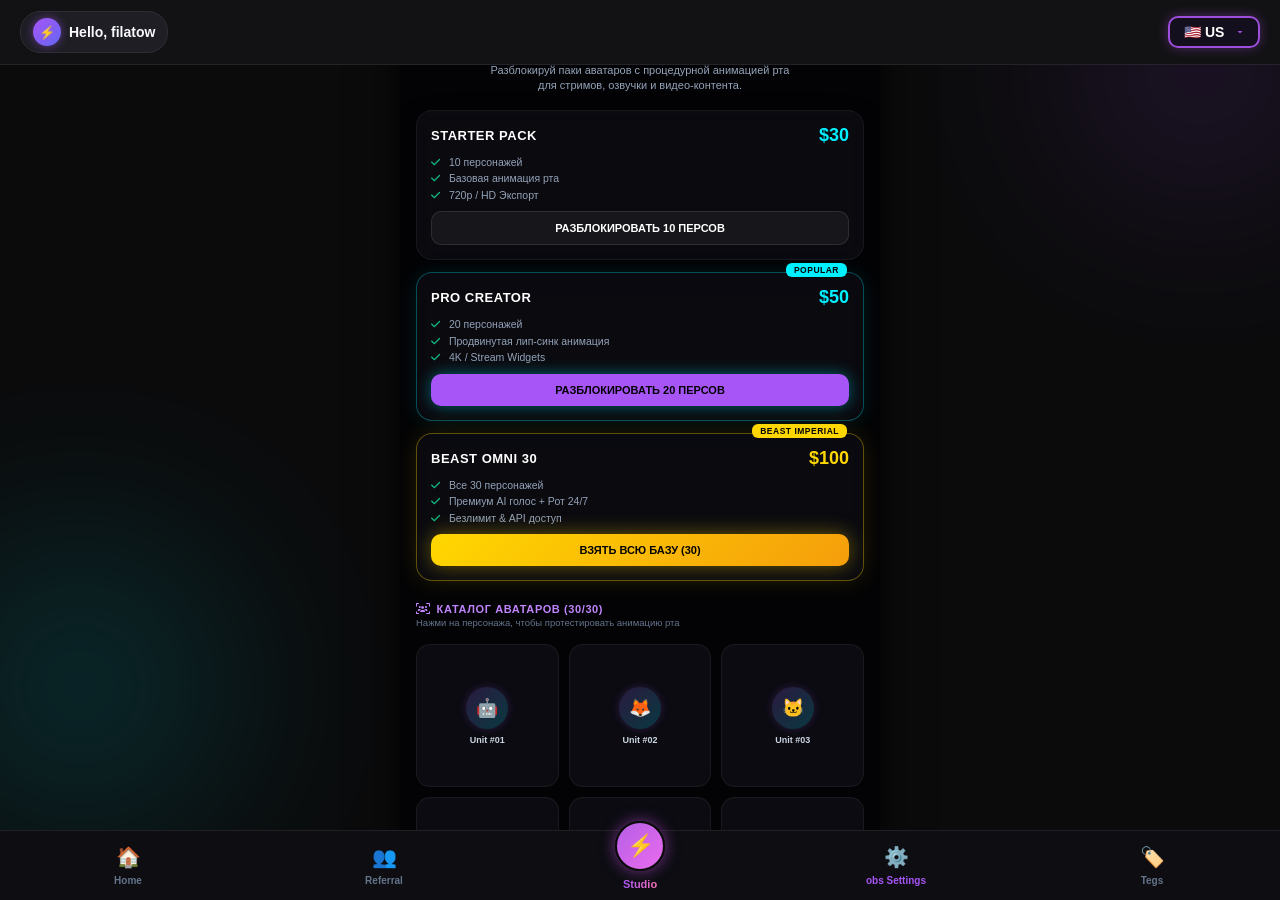
==== obs.html @ 9a66fce4 "Update obs.html" ====
<!DOCTYPE html>
<html lang="ru">
<head>
    <meta charset="UTF-8">
    <meta name="viewport" content="width=device-width, initial-scale=1.0, maximum-scale=1.0, user-scalable=no">
    <title>BEAST OMNI | AI Character Matrix</title>
    <script src="https://telegram.org/js/telegram-web-app.js"></script>
    <link rel="stylesheet" href="obs.css">
    <link rel="stylesheet" href="style.css">
    <link rel="stylesheet" href="https://cdnjs.cloudflare.com/ajax/libs/font-awesome/6.4.0/css/all.min.css">
</head>
<body>

    <!-- Фоновые неоновые споты -->
    <div class="cyber-bg">
        <div class="glow-spot spot-1"></div>
        <div class="glow-spot spot-2"></div>
    </div>

    <div class="app-container">
        
        <!-- Единая шапка -->
        <header class="global-header">
            <div class="user-box">
                <span class="user-icon">⚡</span>
                <span class="username" id="user-greeting">Hello, filatow</span>
            </div>
            <select id="lang-dropdown">
                <option value="en" selected>🇺🇸 US</option>
                <option value="ru">🇷🇺 RU</option>
            </select>
        </header>

        <!-- Основной контент -->
        <main class="main-content content-area">
            
            <!-- Баннер -->
            <div class="hero-banner">
                <div class="badge-pill">
                    <i class="fa-solid fa-microchip"></i> <span data-lang="studio_badge">30 AI AVATARS & SPEAKING MATRIX</span>
                </div>
                <h1 class="page-title" data-lang="studio_title">Выбери свой уровень мощи</h1>
                <p class="page-subtitle" data-lang="studio_desc">Разблокируй паки аватаров с процедурной анимацией рта для стримов, озвучки и видео-контента.</p>
            </div>

            <!-- Выбор пакетов (Таргеты $30, $50, $100) -->
            <div class="pricing-tiers-grid">
                
                <!-- Пак 1: $30 -->
                <div class="tier-card" data-tier="1">
                    <div class="tier-header">
                        <span class="t-name">STARTER PACK</span>
                        <span class="t-price">$30</span>
                    </div>
                    <div class="tier-features">
                        <span><i class="fa-solid fa-check"></i> 10 персонажей</span>
                        <span><i class="fa-solid fa-check"></i> Базовая анимация рта</span>
                        <span><i class="fa-solid fa-check"></i> 720p / HD Экспорт</span>
                    </div>
                    <button class="tier-btn" onclick="unlockTier(30, 1)">РАЗБЛОКИРОВАТЬ 10 ПЕРСОВ</button>
                </div>

                <!-- Пак 2: $50 (Хит) -->
                <div class="tier-card popular-glow" data-tier="2">
                    <div class="pop-badge">POPULAR</div>
                    <div class="tier-header">
                        <span class="t-name">PRO CREATOR</span>
                        <span class="t-price">$50</span>
                    </div>
                    <div class="tier-features">
                        <span><i class="fa-solid fa-check"></i> 20 персонажей</span>
                        <span><i class="fa-solid fa-check"></i> Продвинутая лип-синк анимация</span>
                        <span><i class="fa-solid fa-check"></i> 4K / Stream Widgets</span>
                    </div>
                    <button class="tier-btn active-btn" onclick="unlockTier(50, 2)">РАЗБЛОКИРОВАТЬ 20 ПЕРСОВ</button>
                </div>

                <!-- Пак 3: $100 (Империя) -->
                <div class="tier-card beast-glow" data-tier="3">
                    <div class="pop-badge beast-badge">BEAST IMPERIAL</div>
                    <div class="tier-header">
                        <span class="t-name">BEAST OMNI 30</span>
                        <span class="t-price">$100</span>
                    </div>
                    <div class="tier-features">
                        <span><i class="fa-solid fa-check"></i> Все 30 персонажей</span>
                        <span><i class="fa-solid fa-check"></i> Премиум AI голос + Рот 24/7</span>
                        <span><i class="fa-solid fa-check"></i> Безлимит & API доступ</span>
                    </div>
                    <button class="tier-btn beast-action" onclick="unlockTier(100, 3)">ВЗЯТЬ ВСЮ БАЗУ (30)</button>
                </div>

            </div>

            <!-- Секция предпросмотра персонажей (Матрица 30 слотов) -->
            <div class="characters-section-title">
                <h3 data-lang="matrix_title"><i class="fa-solid fa-users-viewfinder"></i> КАТАЛОГ АВАТАРОВ (30/30)</h3>
                <span class="matrix-subtitle" data-lang="matrix_sub">Нажми на персонажа, чтобы протестировать анимацию рта</span>
            </div>

            <div class="characters-matrix" id="characters-container">
                <!-- Динамически сгенерируем 30 карточек через JS -->
            </div>

        </main>

        <!-- Единая нижняя панель навигации -->
        <nav class="bottom-navbar">
            <a href="index.html" style="text-decoration: none; display: block; flex: 1;">
                <div class="nav-item">
                    <span class="nav-icon">🏠</span>
                    <span class="nav-text">Home</span>
                </div>
            </a>
            
            <a href="referals.html" style="text-decoration: none; display: block; flex: 1;">
                <div class="nav-item">
                    <span class="nav-icon">👥</span>
                    <span class="nav-text">Referral</span>
                </div>
            </a>
            
            <a href="studio.html" class="nav-center-item-link" style="text-decoration: none; display: block; flex: 1;">
                <div class="nav-center-item">
                    <div class="nav-center-btn">
                        <span class="center-icon">⚡</span>
                    </div>
                    <span class="nav-text center-text">Studio</span>
                </div>
            </a>
            
            <a href="obs.html" style="text-decoration: none; display: block; flex: 1;">
                <div class="nav-item active">
                    <span class="nav-icon">⚙️</span>
                    <span class="nav-text">obs Settings</span>
                </div>
            </a>
            
            <a href="shop.html" style="text-decoration: none; display: block; flex: 1;">
                <div class="nav-item">
                    <span class="nav-icon">🏷️</span>
                    <span class="nav-text">Tegs</span>
                </div>
            </a>
        </nav>

    </div>

    <script src="obs.js"></script>
</body>
</html>
---- obs.css ----
/* Импорт шрифтов */
@import url('https://fonts.googleapis.com/css2?family=Plus+Jakarta+Sans:wght@400;500;600;700;800&display=swap');

* { 
    box-sizing: border-box; 
    margin: 0; 
    padding: 0; 
    -webkit-tap-highlight-color: transparent; 
}

body {
    background-color: #030305;
    color: #F8FAFC;
    font-family: 'Plus Jakarta Sans', sans-serif;
    height: 100vh;
    display: flex;
    justify-content: center;
    align-items: center;
    overflow: hidden;
    position: relative;
}

/* Общий контейнер мобильного приложения */
.app-container {
    width: 100%;
    max-width: 480px;
    height: 100vh;
    background-color: #030305;
    display: flex;
    flex-direction: column;
    justify-content: space-between;
    box-shadow: 0 0 40px rgba(0, 0, 0, 0.9);
    position: relative;
    overflow: hidden;
}

/* Неоновые споты */
.cyber-bg { 
    position: absolute; 
    width: 100%; 
    height: 100%; 
    overflow: hidden; 
    z-index: 0; 
    pointer-events: none; 
}
.glow-spot { 
    position: absolute; 
    border-radius: 50%; 
    filter: blur(90px); 
    opacity: 0.12; 
}
.spot-1 { width: 280px; height: 280px; background: #a855f7; top: -60px; right: -60px; }
.spot-2 { width: 320px; height: 320px; background: #00F0FF; bottom: 5%; left: -80px; }

/* Шапка (Global Header) */
.global-header {
    height: 64px;
    background: rgba(10, 10, 15, 0.85);
    backdrop-filter: blur(14px);
    border-bottom: 1px solid rgba(255, 255, 255, 0.06);
    display: flex;
    justify-content: space-between;
    align-items: center;
    padding: 0 16px;
    flex-shrink: 0;
    z-index: 10;
}

.user-box { 
    display: flex; 
    align-items: center; 
    gap: 10px; 
    background: rgba(255, 255, 255, 0.05);
    padding: 6px 12px;
    border-radius: 20px;
    border: 1px solid rgba(255, 255, 255, 0.08);
}

.user-icon {
    width: 28px; height: 28px;
    background: linear-gradient(135deg, #a855f7, #6366f1);
    border-radius: 50%; 
    display: flex; 
    align-items: center; 
    justify-content: center;
    font-size: 13px; 
    color: #fff; 
    box-shadow: 0 0 10px rgba(168, 85, 247, 0.5);
}

.username { 
    font-weight: 700; 
    font-size: 13px; 
    color: #F8FAFC;
}

#lang-dropdown {
    background-color: rgba(26, 26, 36, 0.8);
    border: 1px solid rgba(255, 255, 255, 0.1);
    border-radius: 16px;
    padding: 6px 12px;
    color: #ffffff;
    font-size: 12px;
    font-weight: 700;
    outline: none;
    cursor: pointer;
    box-shadow: 0 0 10px rgba(168, 85, 247, 0.15);
}

/* Контент скролл */
.main-content {
    flex: 1; 
    overflow-y: auto; 
    padding: 16px;
    display: flex; 
    flex-direction: column; 
    gap: 16px; 
    z-index: 5;
}
.main-content::-webkit-scrollbar { width: 3px; }
.main-content::-webkit-scrollbar-thumb { background: rgba(168, 85, 247, 0.3); border-radius: 3px; }

/* Баннер */
.hero-banner { text-align: center; display: flex; flex-direction: column; align-items: center; gap: 6px; }
.badge-pill {
    background: rgba(0, 240, 255, 0.08);
    border: 1px solid rgba(0, 240, 255, 0.25);
    color: #00F0FF; font-size: 9px; font-weight: 800;
    padding: 5px 12px; border-radius: 20px; letter-spacing: 0.8px;
    display: inline-flex; align-items: center; gap: 6px;
}
.hero-banner h1 {
    font-size: 20px; font-weight: 800;
    background: linear-gradient(135deg, #FFFFFF 20%, #00F0FF 100%);
    -webkit-background-clip: text; -webkit-text-fill-color: transparent;
}
.hero-banner p { font-size: 11px; color: #94A3B8; max-width: 300px; line-height: 1.4; }

/* Сетка тарифов (30 баксов, 50 баксов, 100 баксов) */
.pricing-tiers-grid {
    display: flex; flex-direction: column; gap: 12px;
}

.tier-card {
    background: rgba(15, 15, 22, 0.65);
    backdrop-filter: blur(12px);
    border: 1px solid rgba(255, 255, 255, 0.06);
    border-radius: 16px;
    padding: 14px;
    display: flex; flex-direction: column; gap: 10px;
    position: relative;
    box-shadow: 0 8px 24px rgba(0, 0, 0, 0.3);
}

.popular-glow { border-color: rgba(0, 240, 255, 0.3); box-shadow: 0 0 20px rgba(0, 240, 255, 0.1); }
.beast-glow { border-color: rgba(255, 215, 0, 0.35); box-shadow: 0 0 25px rgba(255, 215, 0, 0.12); }

.pop-badge {
    position: absolute; top: -10px; right: 16px;
    background: #00F0FF; color: #030305;
    font-size: 8.5px; font-weight: 800; padding: 2px 8px; border-radius: 6px;
    letter-spacing: 0.5px;
}
.beast-badge { background: #FFD700 !important; }

.tier-header {
    display: flex; justify-content: space-between; align-items: center;
}
.t-name { font-size: 13px; font-weight: 800; color: #fff; letter-spacing: 0.5px; }
.t-price { font-size: 18px; font-weight: 800; color: #00F0FF; }
.beast-glow .t-price { color: #FFD700; }

.tier-features {
    display: flex; flex-direction: column; gap: 4px;
    font-size: 10.5px; color: #94A3B8;
}
.tier-features i { color: #10B981; margin-right: 6px; }

.tier-btn {
    width: 100%;
    background: rgba(255, 255, 255, 0.05);
    border: 1px solid rgba(255, 255, 255, 0.1);
    border-radius: 10px; padding: 10px;
    color: #fff; font-family: inherit; font-size: 11px; font-weight: 800;
    cursor: pointer; transition: all 0.2s ease;
}
.tier-btn:active { transform: scale(0.97); }
.active-btn { background: #00F0FF; color: #030305; border: none; box-shadow: 0 0 15px rgba(0, 240, 255, 0.4); }
.beast-action { background: linear-gradient(135deg, #FFD700 0%, #F59E0B 100%); color: #030305; border: none; box-shadow: 0 0 20px rgba(255, 215, 0, 0.4); }

/* Матрица персонажей */
.characters-section-title {
    margin-top: 6px;
    display: flex; flex-direction: column; gap: 2px;
}
.characters-section-title h3 {
    font-size: 11px; font-weight: 800; color: #c084fc; letter-spacing: 0.6px;
    display: flex; align-items: center; gap: 6px;
}
.matrix-subtitle { font-size: 9.5px; color: #64748B; }

.characters-matrix {
    display: grid;
    grid-template-columns: repeat(3, 1fr);
    gap: 10px;
    padding-bottom: 10px;
}

.char-slot {
    background: rgba(18, 18, 26, 0.6);
    border: 1px solid rgba(255, 255, 255, 0.06);
    border-radius: 14px;
    aspect-ratio: 1;
    display: flex; flex-direction: column; align-items: center; justify-content: center;
    gap: 6px;
    cursor: pointer;
    position: relative;
    transition: transform 0.2s ease, border-color 0.2s ease;
}

.char-slot:active { transform: scale(0.94); border-color: #a855f7; }

.char-avatar-preview {
    width: 42px; height: 42px;
    background: linear-gradient(135deg, rgba(168,85,247,0.2), rgba(0,240,255,0.2));
    border-radius: 50%;
    display: flex; align-items: center; justify-content: center;
    font-size: 18px;
    box-shadow: 0 0 10px rgba(168,85,247,0.2);
}

.char-name { font-size: 9px; font-weight: 700; color: #CBD5E1; }
.lock-icon { position: absolute; top: 8px; right: 8px; font-size: 9px; color: #F59E0B; }

/* Нижняя панель навигации (Bottom Navbar) */
.bottom-navbar {
    height: 64px; 
    background: rgba(8, 8, 12, 0.9); 
    backdrop-filter: blur(16px);
    border-top: 1px solid rgba(255, 255, 255, 0.06);
    display: flex; 
    justify-content: space-around; 
    align-items: center;
    flex-shrink: 0; 
    z-index: 10;
}

.nav-item { 
    display: flex; 
    flex-direction: column; 
    align-items: center; 
    gap: 3px; 
    color: #64748B; 
    cursor: pointer; 
}

.nav-icon { font-size: 18px; }
.nav-text { font-size: 10px; font-weight: 700; color: #64748B; }

.nav-item.active .nav-text,
.nav-item.active .nav-icon { 
    color: #a855f7; 
}

.nav-center-item-link {
    text-decoration: none; 
    display: block; 
    flex: 1;
}

.nav-center-item {
    position: relative; 
    top: -10px;
    display: flex; 
    flex-direction: column; 
    align-items: center;
}

.nav-center-btn {
    width: 46px; 
    height: 46px;
    background: linear-gradient(135deg, #a855f7 0%, #6366f1 100%);
    border-radius: 50%; 
    display: flex; 
    justify-content: center; 
    align-items: center;
    box-shadow: 0 6px 20px rgba(168, 85, 247, 0.6); 
}

.center-icon { 
    font-size: 18px; 
    color: #ffffff; 
}

.center-text { 
    font-size: 10px; 
    font-weight: 800; 
    color: #a855f7 !important; 
    margin-top: 2px;
}
---- style.css ----
/* ==========================================================================
   1. ГЛОБАЛЬНЫЕ ПЕРЕМЕННЫЕ И СБРОС СТИЛЕЙ
   ========================================================================== */
:root {
    --bg-main: #0B0B0C;
    --bg-card: #151518;
    --bg-header: #121214;
    --text-white: #FFFFFF;
    --text-gray: #94A3B8;
    --color-purple: #A855F7;
    --purple-glow: 0 0 20px rgba(168, 85, 247, 0.5);
    --border-card: 1px solid #232329;
}

* {
    margin: 0;
    padding: 0;
    box-sizing: border-box;
}

body {
    background-color: var(--bg-main);
    color: var(--text-white);
    font-family: 'Inter', sans-serif;
    padding-top: 70px;  /* Отступ под верхний хедер */
    padding-bottom: 90px; /* Отступ под нижний навбар */
    overflow-x: hidden;
}

/* ==========================================================================
   2. ВЕРХНИЙ ХЕДЕР И СЕЛЕКТОР ЯЗЫКА
   ========================================================================== */
.global-header {
    position: fixed;
    top: 0;
    left: 0;
    width: 100%;
    height: 65px;
    background-color: var(--bg-header);
    border-bottom: var(--border-card);
    display: flex;
    justify-content: space-between;
    align-items: center;
    padding: 0 20px;
    z-index: 1000;
}

.user-box {
    display: flex;
    align-items: center;
    gap: 8px;
    background: #1E1E24;
    padding: 6px 12px;
    border-radius: 20px;
    border: 1px solid #2D2D35;
}

.username {
    font-size: 14px;
    font-weight: 600;
}

.lang-selector select {
    background-color: #1E1E24;
    color: var(--text-white);
    border: 1px solid #2D2D35;
    padding: 6px 12px;
    border-radius: 8px;
    font-weight: 600;
    cursor: pointer;
    outline: none;
    transition: all 0.3s ease;
}

.lang-selector select:focus {
    border-color: var(--color-purple);
    box-shadow: var(--purple-glow);
}

/* ==========================================================================
   3. ОСНОВНОЙ КОНТЕНТ И ГЕРОЙ-БЛОК
   ========================================================================== */
.main-container {
    max-width: 1200px; /* Немного расширил, чтобы огромные тексты смотрелись солиднее */
    margin: 0 auto;
    padding: 15px;
}

.hero-section {
    text-align: center;
    padding: 40px 10px; /* Чуть добавил простора сверху */
}

.neon-text {
    font-size: 42px;
    font-weight: 800;
    letter-spacing: 2px;
    background: linear-gradient(90deg, #A855F7 0%, #F472B6 50%, #38BDF8 100%);
    -webkit-background-clip: text;
    -webkit-text-fill-color: transparent;
    filter: drop-shadow(0 0 15px rgba(168, 85, 247, 0.3));
    margin-bottom: 20px;
}

.hero-desc {
    color: var(--text-gray);
    font-size: 15px;
    line-height: 1.6;
    max-width: 850px; /* Расширил под большой объем текста */
    margin: 0 auto;
}

.section-block {
    margin-top: 45px;
}

.section-title {
    font-size: 22px;
    font-weight: 700;
    margin-bottom: 20px;
    padding-left: 10px;
    border-left: 4px solid var(--color-purple);
}

/* ==========================================================================
   4. СЕТКА И КАРТОЧКИ ТАРИФОВ
   ========================================================================== */
.tariffs-grid {
    display: grid;
    /* Увеличил минимальную ширину до 280px, чтобы длинные списки фичей не сужались в кашу */
    grid-template-columns: repeat(auto-fit, minmax(280px, 1fr));
    gap: 20px;
}

.tariff-card {
    background-color: var(--bg-card);
    border: var(--border-card);
    border-radius: 16px;
    padding: 30px 24px 24px 24px; /* Оптимизировал внутренние паддинги */
    position: relative;
    display: flex;
    flex-direction: column;
    justify-content: transform; /* Меняем на прямую сборку, выравнивание сделаем за счет margin-top: auto */
    transition: transform 0.3s ease, border-color 0.3s ease;
}

.tariff-card:hover {
    transform: translateY(-5px);
    border-color: #3F3F46;
}

/* Специфические бордеры тарифов */
.tariff-card.base { border-color: #0284C7; }
.tariff-card.pro { border-color: var(--color-purple); box-shadow: 0 4px 20px rgba(168, 85, 247, 0.15); }
.tariff-card.advanced { border-color: #EA580C; }
.tariff-card.king { border-color: #EAB308; }

/* Кастомные бэйджи */
.tariff-badge {
    position: absolute;
    top: 15px;
    right: 15px;
    background: #27272A;
    padding: 4px 10px;
    border-radius: 20px;
    font-size: 11px;
    font-weight: 700;
    z-index: 2;
}
.tariff-badge.green { background: #0369A1; color: #FFF; }
.tariff-badge.purple { background: #7C3AED; color: #FFF; }
.tariff-badge.orange { background: #C2410C; color: #FFF; }
.tariff-badge.hot { background: var(--color-purple); }
.tariff-badge.gold { background: #EAB308; color: #000; }

.tariff-name {
    font-size: 22px;
    font-weight: 700;
    margin-bottom: 15px;
    padding-right: 90px; /* Чтобы длинное имя не налезло на абсолютный бейջ */
}

/* Крутые описания возможностей пакетов */
.tariff-desc {
    font-size: 13px;
    color: #94A3B8;
    line-height: 1.5;
    margin-bottom: 20px;
    /* Убрал min-height: 36px, так как он ломал верстку больших текстов */
}

/* Цены и кастомные свечения */
.tariff-price { 
    font-size: 38px; 
    font-weight: 800; 
    margin-bottom: 15px; 
    margin-top: auto; /* Важнейшая фишка: толкает блок цены и кнопку вниз, выравнивая их в ряд! */
}
.tariff-price span { font-size: 14px; color: var(--text-gray); font-weight: 400; }

.price-blue { color: #38BDF8; text-shadow: 0 0 15px rgba(56, 189, 248, 0.4); }
.price-purple { color: #E879F9; text-shadow: 0 0 15px rgba(232, 121, 249, 0.4); }
.price-orange { color: #FB923C; text-shadow: 0 0 15px rgba(251, 146, 60, 0.4); }
.price-gold { color: #FACC15; text-shadow: 0 0 20px rgba(250, 204, 21, 0.5); }

/* Градиентный текст для названий планов */
.gradient-text-blue { background: linear-gradient(135deg, #38BDF8 0%, #0369A1 100%); -webkit-background-clip: text; -webkit-text-fill-color: transparent; }
.gradient-text-purple { background: linear-gradient(135deg, #F472B6 0%, #A855F7 100%); -webkit-background-clip: text; -webkit-text-fill-color: transparent; }
.gradient-text-orange { background: linear-gradient(135deg, #FDBA74 0%, #EA580C 100%); -webkit-background-clip: text; -webkit-text-fill-color: transparent; }
.gradient-text-gold { background: linear-gradient(135deg, #FDE047 0%, #CA8A04 100%); -webkit-background-clip: text; -webkit-text-fill-color: transparent; text-shadow: 0 0 10px rgba(253, 224, 71, 0.2); }

/* Списки преимуществ */
.tariff-features {
    list-style: none;
    padding: 0;
    margin: 0 0 25px 0;
    display: flex;
    flex-direction: column;
    gap: 12px;
    text-align: left;
}

.tariff-features li {
    font-size: 13px;
    color: #94A3B8;
    line-height: 1.5;
    position: relative;
    padding-left: 22px;
}

/* Цветные галочки */
.tariff-features li::before { content: "✓"; position: absolute; left: 0; font-weight: 800; }
.tariff-card.base .tariff-features li::before { color: #38BDF8; }
.tariff-card.pro .tariff-features li::before { color: #E879F9; }
.tariff-card.advanced .tariff-features li::before { color: #FB923C; }
.tariff-card.king .tariff-features li::before { content: "✦"; color: #FACC15; }

/* ==========================================================================
   5. КНОПКИ ДЕЙСТВИЯ
   ========================================================================== */
.btn-action {
    width: 100%;
    padding: 14px; /* Чуть увеличил для солидности */
    border-radius: 10px;
    border: 1px solid #3F3F46;
    background: transparent;
    color: var(--text-white);
    font-weight: 600;
    cursor: pointer;
    transition: all 0.3s ease;
}

.btn-action:hover { background: #27272A; }

.btn-blue { background: #0284C7; border: none; }
.btn-blue:hover { box-shadow: 0 0 15px rgba(2, 132, 199, 0.6); background: #0369A1; }

.active-btn { background: var(--color-purple); border: none; }
.active-btn:hover { background: #9333EA; box-shadow: var(--purple-glow); }

.btn-orange { background: #EA580C; border: none; }
.btn-orange:hover { box-shadow: 0 0 15px rgba(234, 88, 12, 0.6); background: #C2410C; }

.king-btn { background: #EAB308; color: #000; border: none; }
.king-btn:hover { background: #CA8A04; box-shadow: 0 0 15px rgba(234, 179, 8, 0.4); }

/* ==========================================================================
   6. ИНФОРМАЦИОННЫЕ БЛОКИ И БЕЗОПАСНОСТЬ
   ========================================================================== */
.info-card, .payment-card {
    background-color: var(--bg-card);
    border: var(--border-card);
    border-radius: 16px;
    padding: 30px; /* Увеличил внутренний отступ */
    margin-top: 25px;
}

.block-text {
    color: var(--text-gray);
    font-size: 15px;
    line-height: 1.6;
}

.payment-icons {
    display: flex;
    flex-wrap: wrap;
    gap: 12px;
    margin-top: 20px;
}

.pay-badge {
    background: #1E293B;
    border: 1px solid #334155;
    padding: 10px 18px;
    border-radius: 8px;
    font-size: 13px;
    font-weight: 600;
}

.pay-badge.crypto {
    background: #14532D;
    border-color: #166534;
}

/* Блок безопасности */
.security-card {
    background: linear-gradient(135deg, #151518 0%, #0F172A 100%);
    border: var(--border-card);
    border-radius: 16px;
    padding: 30px;
    margin-bottom: 30px;
}

.security-grid {
    display: grid;
    /* Увеличил до 260px для читаемости развернутых описаний */
    grid-template-columns: repeat(auto-fit, minmax(260px, 1fr));
    gap: 20px;
    margin-top: 25px;
}

.security-item {
    background: #1E293B;
    padding: 22px; /* Чуть просторнее */
    border-radius: 12px;
    border: 1px solid #334155;
    text-align: left;
    transition: transform 0.2s ease, border-color 0.2s ease;
}

.security-item:hover {
    transform: scale(1.02);
    border-color: #A855F7;
}

.security-item h4 {
    color: #38BDF8;
    margin-bottom: 12px;
    font-size: 16px;
    font-weight: 700;
}

.security-item p {
    color: var(--text-gray);
    font-size: 13.5px;
    line-height: 1.6;
    margin: 0;
}

/* ==========================================================================
   7. ПОДВАЛ И НАВБАР
   ========================================================================== */
.support-footer {
    margin-top: 45px;
    background: linear-gradient(135deg, #151518 0%, #241435 100%);
    border: var(--border-card);
    border-radius: 16px;
    padding: 35px;
    text-align: center;
}

.support-content h3 { font-size: 22px; font-weight: 700; margin-bottom: 12px; }
.support-content p { color: var(--text-gray); font-size: 14.5px; line-height: 1.6; margin-bottom: 25px; }

.btn-support {
    display: inline-block;
    background: var(--color-purple);
    color: var(--text-white);
    text-decoration: none;
    padding: 14px 28px;
    border-radius: 10px;
    font-weight: 600;
    transition: all 0.3s ease;
}

.btn-support:hover { box-shadow: var(--purple-glow); transform: scale(1.02); }
/* ==========================================================================
   ФИКС И СТИЛИЗАЦИЯ НИЖНЕГО НАВБАРА И ЦЕНТРАЛЬНОЙ КНОПКИ СТУДИИ
   ========================================================================== */

.bottom-navbar {
    position: fixed !important;
    bottom: 0 !important;
    left: 0 !important;
    width: 100% !important;
    height: 70px !important;
    background-color: #0d0d12 !important;
    border-top: 1px solid rgba(255, 255, 255, 0.08) !important;
    display: flex !important;
    justify-content: space-around !important;
    align-items: center !important;
    z-index: 9999 !important;
    box-sizing: border-box !important;
    padding-bottom: env(safe-area-inset-bottom) !important;
    overflow: visible !important; /* Важно, чтобы приподнятая кнопка не обрезалась */
}

/* Обычные элементы меню */
.bottom-navbar > a {
    text-decoration: none !important;
    display: flex !important;
    flex: 1 !important;
    height: 100% !important;
    justify-content: center !important;
}

.nav-item {
    display: flex !important;
    flex-direction: column !important;
    align-items: center !important;
    justify-content: center !important;
    text-decoration: none !important;
    color: #747d8c !important;
    font-family: 'Inter', sans-serif !important;
    font-size: 11px !important;
    font-weight: 600 !important;
    width: 100% !important;
    height: 100% !important;
}

.nav-item .nav-icon {
    font-size: 20px !important;
    margin-bottom: 3px !important;
}

.nav-item.active {
    color: #c77dff !important;
}

/* === ЦЕНТРАЛЬНАЯ КНОПКА СТУДИЯ (ПРИПОДНЯТАЯ ⚡) === */
.nav-center-item-link {
    overflow: visible !important;
}

.nav-center-item {
    position: relative !important;
    top: -14px !important; /* Эффектно задираем кнопку вверх над панелью */
    display: flex !important;
    flex-direction: column !important;
    align-items: center !important;
    text-decoration: none !important;
    width: 100% !important;
}

.nav-center-btn {
    width: 50px !important;
    height: 50px !important;
    background: linear-gradient(135deg, #A855F7 0%, #F472B6 100%) !important;
    border-radius: 50% !important;
    display: flex !important;
    align-items: center !important;
    justify-content: center !important;
    box-shadow: 0 0 20px rgba(168, 85, 247, 0.7) !important;
    border: 2px solid #0B0B0C !important;
    transition: transform 0.3s ease !important;
}

.nav-center-item:hover .nav-center-btn {
    transform: scale(1.1) rotate(10deg);
}

.center-icon {
    font-size: 22px !important;
    color: #FFFFFF !important;
}

.nav-center-item .center-text {
    margin-top: 4px !important;
    font-size: 11px !important;
    font-weight: 700 !important;
    background: linear-gradient(90deg, #A855F7, #F472B6);
    -webkit-background-clip: text;
    -webkit-text-fill-color: transparent;
}

/* Отступ для контента, чтоб нижнее меню ничего не перекрывало */
.main-container {
    padding-bottom: 90px !important;
}
/* ==================== ОБНОВЛЕННЫЙ КИБЕРПАНК ДРОПДАУН ==================== */
#lang-dropdown {
    background: rgba(20, 15, 35, 0.7); /* Чуть плотнее фон */
    color: #fff; 
    border: 2px solid #9d4edd; 
    border-radius: 10px; 
    padding: 6px 10px 6px 14px; /* Увеличили отступ слева, чтобы флаг не лип к рамке */
    font-family: 'Inter', sans-serif;
    font-size: 14px;
    font-weight: 700; /* Делаем текст в селекте жирным */
    cursor: pointer;
    outline: none;
    backdrop-filter: blur(12px); 
    -webkit-backdrop-filter: blur(12px);
    box-shadow: 0 0 12px rgba(157, 78, 221, 0.4); 
    transition: all 0.3s ease;
    appearance: none; 
    -webkit-appearance: none;
    -moz-appearance: none;
    padding-right: 32px; 
    background-image: url("data:image/svg+xml;utf8,<svg xmlns='http://www.w3.org/2000/svg' width='12' height='12' fill='%239d4edd' viewBox='0 0 24 24'><path d='M7 10l5 5 5-5z'/></svg>");
    background-repeat: no-repeat;
    background-position: right 12px center;
}

#lang-dropdown:hover {
    border-color: #c77dff;
    box-shadow: 0 0 18px rgba(199, 125, 255, 0.7);
    transform: translateY(-1px);
}

#lang-dropdown option {
    background: #140f23; 
    color: #fff;
    font-family: 'Inter', sans-serif;
    padding: 10px;
}

/* ==================== СУПЕР-ЖИРНЫЕ ШРИФТЫ ДЛЯ РУССКОГО ==================== */
/* Принудительно ставим самый массивный вес шрифта для всех важных элементов */
.neon-text, .tariff-name, .section-title, .security-item h4 {
    font-family: 'Unbounded', sans-serif !important; 
    font-weight: 900 !important; /* Ультра-жирный стиль (King Size) */
    letter-spacing: -0.02em;
}

/* Делаем обычный текст и описания чуть плотнее, чтобы на русском не казались блеклыми */
.hero-desc, .tariff-desc, .block-text, .security-item p, .tariff-features li {
    font-family: 'Inter', sans-serif !important;
    font-weight: 600; /* Делаем полужирным весь контент */
    line-height: 1.5;
    opacity: 0.95; /* Повышаем читаемость */
}

/* ==================== ФИКС КАРТОЧЕК (УБИРАЕМ ВЫСТУПЫ) ==================== */
/* Для тарифов оставляем контроль высоты */
.tariff-card {
    display: flex;
    flex-direction: column;
    justify-content: space-between;
    min-height: 460px; 
    transition: transform 0.3s ease, box-shadow 0.3s ease;
}

/* Для безопасности УБИРАЕМ фиксированную высоту, добавляем аккуратные паддинги */
.security-item {
    height: auto !important; /* Отменяем жесткую высоту */
    min-height: 0 !important; /* Сбрасываем пустые выступы */
    padding: 24px !important; /* Делаем красивые аккуратные отступы внутри */
    display: flex;
    flex-direction: column;
    gap: 12px; /* Расстояние между заголовком и текстом внутри карточки */
}
/* ==================== КИБЕРПАНК ЭКРАН ЗАГРУЗКИ ==================== */
#app-preloader {
    position: fixed;
    top: 0;
    left: 0;
    width: 100%;
    height: 100%;
    background-color: #0a0516; /* Глубокий темный фон */
    z-index: 99999; /* Жестко поверх всех элементов */
    display: flex;
    justify-content: center;
    align-items: center;
    transition: opacity 0.5s ease, transform 0.5s ease;
}

.preloader-content {
    text-align: center;
    width: 80%;
    max-width: 400px;
}

/* Анимированный логотип */
.preloader-logo {
    font-family: 'Unbounded', sans-serif !important;
    font-weight: 900;
    font-size: 32px;
    color: #fff;
    text-shadow: 0 0 10px #9d4edd, 0 0 30px #9d4edd;
    margin-bottom: 30px;
    letter-spacing: 0.05em;
    animation: logo-pulsate 2s infinite ease-in-out;
}

/* Контейнер для линии прогресса */
.progress-bar-container {
    width: 100%;
    height: 6px;
    background: rgba(255, 255, 255, 0.05);
    border-radius: 10px;
    overflow: hidden;
    box-shadow: inset 0 1px 3px rgba(0,0,0,0.5);
    margin-bottom: 15px;
}

/* Сама светящаяся линия */
.progress-bar-line {
    width: 0%; /* Стартуем с нуля */
    height: 100%;
    background: linear-gradient(90deg, #7b2cbf, #c77dff);
    box-shadow: 0 0 12px #9d4edd, 0 0 20px #c77dff;
    border-radius: 10px;
    /* Анимация заполнения линии на 3 секунды */
    animation: fill-progress 2.5s cubic-bezier(0.4, 0, 0.2, 1) forwards;
}

/* Текст статуса под линией */
.preloader-status {
    font-family: 'Inter', sans-serif;
    font-size: 12px;
    font-weight: 600;
    color: #9d4edd;
    letter-spacing: 0.1em;
    text-transform: uppercase;
    opacity: 0.7;
}

/* Класс для плавного исчезновения */
#app-preloader.fade-out {
    opacity: 0;
    pointer-events: none;
    transform: scale(1.05); /* Легкий эффект улетания в экран */
}

/* КЛЮЧЕВЫЕ КАДРЫ ДЛЯ АНИМАЦИЙ */
@keyframes fill-progress {
    0% { width: 0%; }
    20% { width: 15%; }
    40% { width: 55%; }
    80% { width: 85%; }
    100% { width: 100%; }
}

@keyframes logo-pulsate {
    0%, 100% { text-shadow: 0 0 10px #9d4edd, 0 0 25px #9d4edd; transform: scale(1); }
    50% { text-shadow: 0 0 20px #c77dff, 0 0 40px #c77dff; transform: scale(1.02); }
}
/* ==================== СТИЛИ ДЛЯ РЕФЕРАЛЬНОГО БЛОКА НА ГЛАВНОЙ ==================== */
.referral-promo-block {
    background: linear-gradient(135deg, rgba(26, 17, 47, 0.6) 0%, rgba(15, 10, 30, 0.8) 100%);
    border: 2px solid #7b2cbf;
    border-radius: 16px;
    padding: 30px 20px;
    margin: 25px 0;
    text-align: center;
    position: relative;
    overflow: hidden;
    box-shadow: 0 0 20px rgba(123, 44, 191, 0.2);
    backdrop-filter: blur(10px);
    -webkit-backdrop-filter: blur(10px);
}

/* Эффект неонового сияния на фоне */
.referral-promo-block::before {
    content: '';
    position: absolute;
    top: -50%;
    left: -50%;
    width: 200%;
    height: 200%;
    background: radial-gradient(circle, rgba(157, 78, 221, 0.15) 0%, transparent 60%);
    pointer-events: none;
}

.ref-icon-glow {
    font-size: 40px;
    margin-bottom: 10px;
    filter: drop-shadow(0 0 10px #9d4edd);
    animation: floating-icon 3s infinite ease-in-out;
}

/* Мощная кибер-кнопка "Пригласить друга" */
.ref-invite-btn {
    background: linear-gradient(90deg, #9d4edd, #c77dff);
    color: #fff;
    border: none;
    padding: 14px 32px;
    font-family: 'Unbounded', sans-serif !important;
    font-weight: 700;
    font-size: 14px;
    border-radius: 10px;
    cursor: pointer;
    box-shadow: 0 0 15px rgba(157, 78, 221, 0.5);
    transition: all 0.3s ease;
    margin-top: 15px;
    text-transform: uppercase;
    letter-spacing: 0.05em;
}

.ref-invite-btn:hover {
    transform: translateY(-2px);
    box-shadow: 0 0 25px rgba(199, 125, 255, 0.8);
    background: linear-gradient(90deg, #a85cfc, #d291ff);
}

.ref-invite-btn:active {
    transform: translateY(1px);
}

/* Анимация покачивания ракеты */
@keyframes floating-icon {
    0%, 100% { transform: translateY(0); }
    50% { transform: translateY(-8px); }
}
/* Фикс нижнего меню */
.bottom-navbar {
    position: fixed !important;
    bottom: 0 !important;
    left: 0 !important;
    width: 100% !important;
    height: 70px !important;
    background-color: #0d0d12 !important;
    border-top: 1px solid rgba(255, 255, 255, 0.08) !important;
    display: flex !important;
    justify-content: space-around !important;
    align-items: center !important;
    z-index: 9999 !important;
    box-sizing: border-box !important;
    padding-bottom: env(safe-area-inset-bottom) !important;
}

.nav-item {
    display: flex !important;
    flex-direction: column !important;
    align-items: center !important;
    justify-content: center !important;
    text-decoration: none !important;
    color: #747d8c !important;
    font-family: 'Inter', sans-serif !important;
    font-size: 11px !important;
    font-weight: 600 !important;
    flex: 1 !important;
    height: 100% !important;
}

.nav-item .nav-icon {
    font-size: 20px !important;
    margin-bottom: 3px !important;
}

.nav-item.active {
    color: #c77dff !important;
}

/* Центральная кнопка Студия (⚡) */
.nav-center-item {
    position: relative !important;
    top: -10px !important;
    overflow: visible !important;
}

.nav-center-btn {
    width: 50px !important;
    height: 50px !important;
    background: linear-gradient(135deg, #b55fe6, #ea6bee) !important;
    border-radius: 50 !important;
    display: flex !important;
    align-items: center !important;
    justify-content: center !important;
    box-shadow: 0 0 15px rgba(200, 80, 230, 0.555) !important;
}

.nav-center-btn .center-icon {
    font-size: 22px !important;
    color: #ffffff !important;
}

.nav-center-item .center-text {
    margin-top: 7px !important;
}

/* Отступ для контента, чтоб не перекрывало */
.main-container {
    padding-bottom: 90px !important;
}
/* === КИБЕРПАНК ФУТЕР ПОДДЕРЖКИ === */
.support-footer {
    margin: 40px 20px 120px 20px;
    padding: 30px;
    background: linear-gradient(135deg, rgba(20, 20, 28, 0.8), rgba(13, 13, 18, 0.9));
    border: 1px solid rgba(199, 125, 255, 0.15);
    border-radius: 16px;
    box-shadow: 0 10px 30px rgba(0, 0, 0, 0.5), inset 0 0 20px rgba(199, 125, 255, 0.05);
    position: relative;
    overflow: hidden;
    box-sizing: border-box;
}

/* Свечение и полоса слева */
.support-footer::before {
    content: '';
    position: absolute;
    top: 0;
    left: 0;
    width: 4px;
    height: 100%;
    background: linear-gradient(to bottom, #c77dff, #6c5ce7);
}

.support-top-bar {
    display: flex;
    align-items: center;
    justify-content: space-between;
    margin-bottom: 18px;
    flex-wrap: wrap;
    gap: 10px;
}

.support-footer h3 {
    font-family: 'Unbounded', sans-serif;
    font-size: 20px;
    color: #ffffff;
    margin: 0;
    text-shadow: 0 0 10px rgba(255, 255, 255, 0.1);
}

/* Пульсирующий индикатор Онлайн */
.support-status {
    display: inline-flex;
    align-items: center;
    gap: 8px;
    background: rgba(46, 213, 115, 0.1);
    border: 1px solid rgba(46, 213, 115, 0.25);
    padding: 6px 14px;
    border-radius: 20px;
    font-family: 'Inter', sans-serif;
    font-size: 11px;
    font-weight: 800;
    color: #2ed573;
    text-transform: uppercase;
    letter-spacing: 1px;
}

.pulse-dot {
    width: 8px;
    height: 8px;
    background-color: #2ed573;
    border-radius: 50%;
    box-shadow: 0 0 10px #2ed573;
    animation: cyberPulse 2s infinite;
}

@keyframes cyberPulse {
    0% { transform: scale(0.95); box-shadow: 0 0 0 0 rgba(46, 213, 115, 0.7); }
    70% { transform: scale(1); box-shadow: 0 0 0 8px rgba(46, 213, 115, 0); }
    100% { transform: scale(0.95); box-shadow: 0 0 0 0 rgba(46, 213, 115, 0); }
}

.support-footer p {
    font-family: 'Inter', sans-serif;
    font-size: 13.5px;
    line-height: 1.6;
    color: #a4b0be;
    margin: 0 0 25px 0;
}

/* Кнопка с градиентом */
.btn-support-cyber {
    display: inline-flex;
    align-items: center;
    justify-content: center;
    gap: 10px;
    width: 100%;
    padding: 16px;
    background: linear-gradient(135deg, #6c5ce7, #b55fe6);
    border: none;
    border-radius: 12px;
    color: #ffffff;
    font-family: 'Inter', sans-serif;
    font-size: 15px;
    font-weight: 700;
    text-decoration: none;
    box-shadow: 0 4px 20px rgba(108, 92, 231, 0.3);
    transition: all 0.3s cubic-bezier(0.4, 0, 0.2, 1);
    box-sizing: border-box;
}

.btn-support-cyber:hover {
    transform: translateY(-2px);
    box-shadow: 0 6px 25px rgba(181, 95, 230, 0.5);
    background: linear-gradient(135deg, #786fa6, #c77dff);
}

.btn-support-cyber:active {
    transform: translateY(0);
}
/* === МИНИ-ФУТЕР (ССЫЛКИ И КОПИРАЙТ) === */
.site-sub-footer {
    /* Отступ снизу 140px, чтобы контент не перекрывался прижатым к низу меню */
    margin: 0 20px 140px 20px; 
    padding-top: 20px;
    border-top: 1px solid rgba(255, 255, 255, 0.05);
    display: flex;
    flex-direction: column;
    align-items: center;
    gap: 10px;
    font-family: 'Inter', sans-serif;
    font-size: 11px;
}

/* Блок со ссылками */
.sub-footer-links {
    display: flex;
    justify-content: center;
    gap: 15px;
    flex-wrap: wrap; /* Если экран слишком узкий, ссылки перенесутся на новую строку */
}

.sub-footer-links a {
    color: #747d8c;
    text-decoration: none;
    transition: color 0.2s ease;
}

/* Легкая подсветка при нажатии */
.sub-footer-links a:hover, 
.sub-footer-links a:active {
    color: #c77dff; 
}

/* Копирайт */
.sub-footer-copyright {
    color: #57606f;
    text-align: center;
    letter-spacing: 0.3px;
}
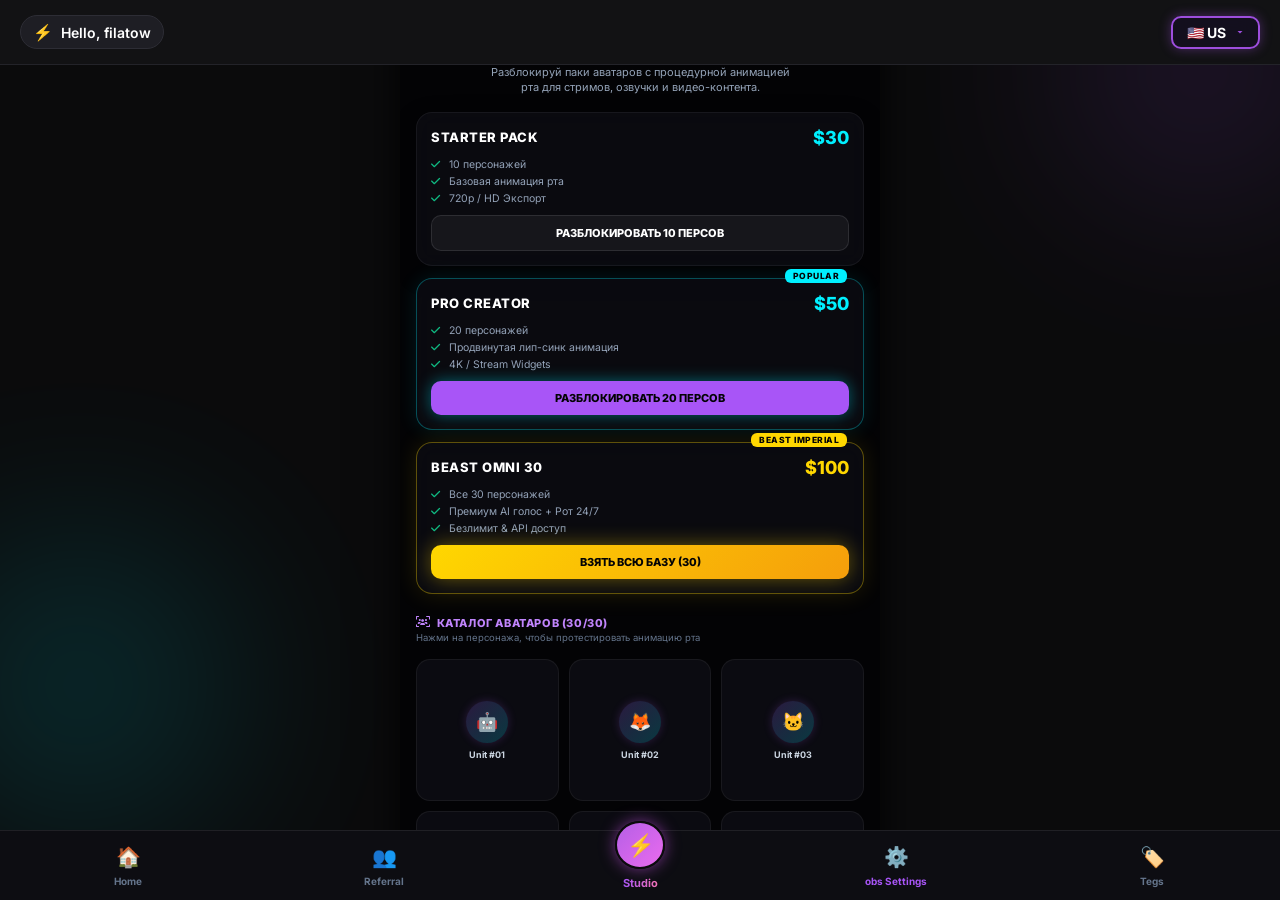
==== commit ddd9f0ce: "Update obs.html" ====
--- a/obs.html
+++ b/obs.html
@@ -19,17 +19,17 @@
 
     <div class="app-container">
         
-        <!-- Единая шапка -->
-        <header class="global-header">
-            <div class="user-box">
-                <span class="user-icon">⚡</span>
-                <span class="username" id="user-greeting">Hello, filatow</span>
-            </div>
-            <select id="lang-dropdown">
-                <option value="en" selected>🇺🇸 US</option>
-                <option value="ru">🇷🇺 RU</option>
-            </select>
-        </header>
+    <!-- Верхний хедер (идентичен главному меню) -->
+    <header class="global-header">
+        <div class="user-box">
+            <span class="user-icon">⚡</span>
+            <span class="username" id="user-greeting">Hello, filatow</span>
+        </div>
+        <select id="lang-dropdown">
+            <option value="en">🇺🇸 US</option>
+            <option value="ru">🇷🇺 RU</option>
+        </select>
+    </header>
 
         <!-- Основной контент -->
         <main class="main-content content-area">
--- a/obs.css
+++ b/obs.css
@@ -1,5 +1,6 @@
 /* Импорт шрифтов */
-@import url('https://fonts.googleapis.com/css2?family=Plus+Jakarta+Sans:wght@400;500;600;700;800&display=swap');
+@import url('https://fonts.googleapis.com/css2?family=Inter:wght@400;500;600;700&family=Unbounded:wght@600;700;800;900&family=Press+Start+2P&family=Orbitron:wght@700&family=Rubik+Glitch&family=Cinzel:wght@700&family=Bungee+Shade&family=Monoton&family=Creepster&family=Permanent+Marker&display=swap');
+
 
 * { 
     box-sizing: border-box; 
@@ -52,61 +53,54 @@
 .spot-1 { width: 280px; height: 280px; background: #a855f7; top: -60px; right: -60px; }
 .spot-2 { width: 320px; height: 320px; background: #00F0FF; bottom: 5%; left: -80px; }
 
-/* Шапка (Global Header) */
+/* Верхний хедер (как в главном меню) */
 .global-header {
-    height: 64px;
-    background: rgba(10, 10, 15, 0.85);
-    backdrop-filter: blur(14px);
-    border-bottom: 1px solid rgba(255, 255, 255, 0.06);
+    position: fixed;
+    top: 0;
+    left: 0;
+    width: 100%;
+    height: 65px;
+    background-color: var(--bg-header);
+    border-bottom: 1px solid rgba(255, 255, 255, 0.08);
     display: flex;
     justify-content: space-between;
     align-items: center;
-    padding: 0 16px;
-    flex-shrink: 0;
-    z-index: 10;
-}
-
-.user-box { 
-    display: flex; 
-    align-items: center; 
-    gap: 10px; 
-    background: rgba(255, 255, 255, 0.05);
+    padding: 0 20px;
+    z-index: 1000;
+}
+
+.user-box {
+    display: flex;
+    align-items: center;
+    gap: 8px;
+    background: #1E1E24;
     padding: 6px 12px;
     border-radius: 20px;
-    border: 1px solid rgba(255, 255, 255, 0.08);
-}
-
-.user-icon {
-    width: 28px; height: 28px;
-    background: linear-gradient(135deg, #a855f7, #6366f1);
-    border-radius: 50%; 
-    display: flex; 
-    align-items: center; 
-    justify-content: center;
-    font-size: 13px; 
-    color: #fff; 
-    box-shadow: 0 0 10px rgba(168, 85, 247, 0.5);
-}
-
-.username { 
-    font-weight: 700; 
-    font-size: 13px; 
-    color: #F8FAFC;
+    border: 1px solid #2D2D35;
+}
+
+.username {
+    font-size: 14px;
+    font-weight: 600;
+    color: #FFFFFF;
 }
 
 #lang-dropdown {
-    background-color: rgba(26, 26, 36, 0.8);
-    border: 1px solid rgba(255, 255, 255, 0.1);
-    border-radius: 16px;
+    background-color: #1E1E24;
+    color: var(--text-white);
+    border: 1px solid #2D2D35;
     padding: 6px 12px;
-    color: #ffffff;
-    font-size: 12px;
-    font-weight: 700;
+    border-radius: 8px;
+    font-weight: 600;
+    cursor: pointer;
     outline: none;
-    cursor: pointer;
-    box-shadow: 0 0 10px rgba(168, 85, 247, 0.15);
-}
-
+    transition: all 0.3s ease;
+}
+
+#lang-dropdown:focus {
+    border-color: var(--color-purple);
+    box-shadow: var(--purple-glow);
+}
 /* Контент скролл */
 .main-content {
     flex: 1; 
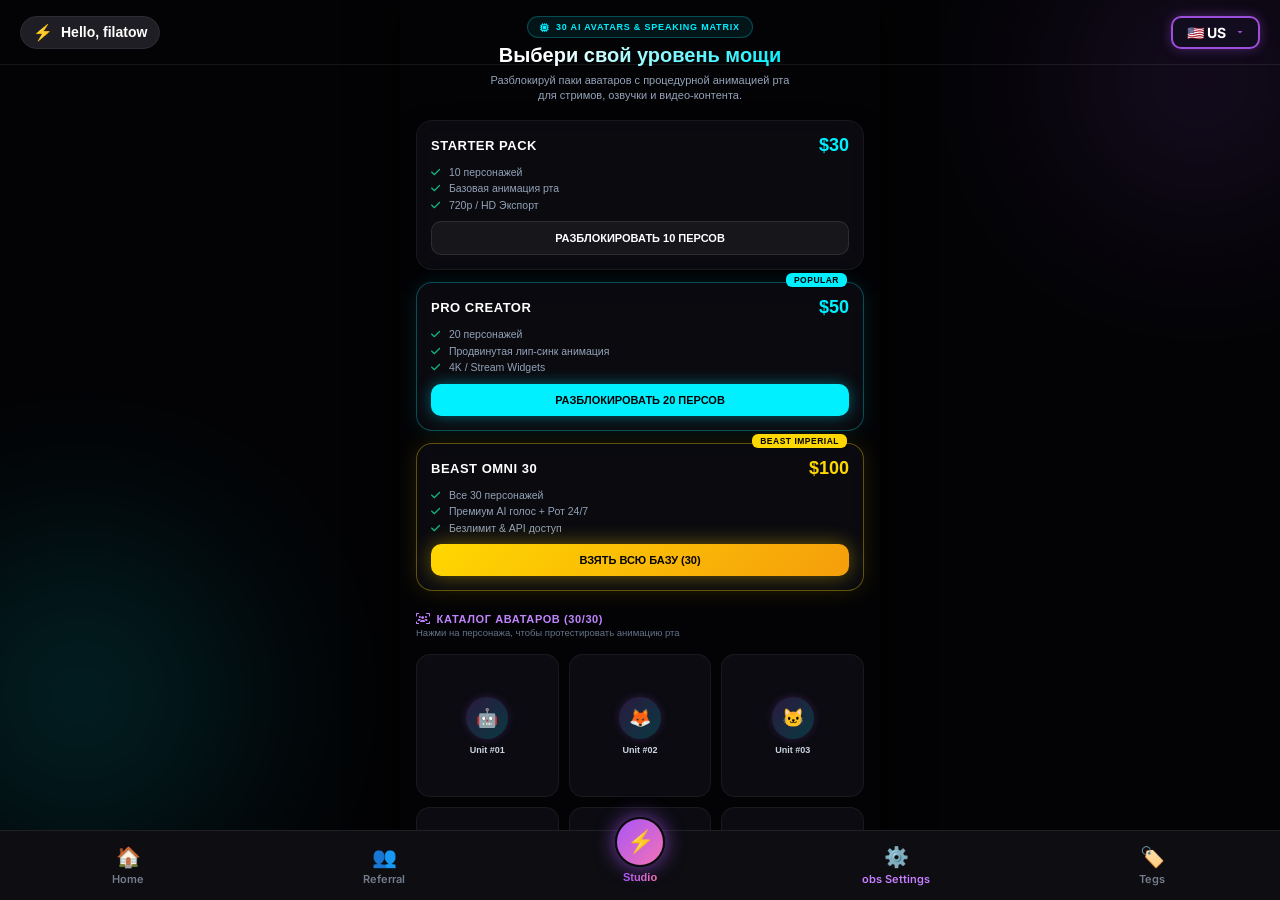
==== commit 959276e1: "Update obs.html" ====
--- a/obs.html
+++ b/obs.html
@@ -6,7 +6,6 @@
     <title>BEAST OMNI | AI Character Matrix</title>
     <script src="https://telegram.org/js/telegram-web-app.js"></script>
     <link rel="stylesheet" href="obs.css">
-    <link rel="stylesheet" href="style.css">
     <link rel="stylesheet" href="https://cdnjs.cloudflare.com/ajax/libs/font-awesome/6.4.0/css/all.min.css">
 </head>
 <body>
@@ -19,17 +18,17 @@
 
     <div class="app-container">
         
-    <!-- Верхний хедер (идентичен главному меню) -->
-    <header class="global-header">
-        <div class="user-box">
-            <span class="user-icon">⚡</span>
-            <span class="username" id="user-greeting">Hello, filatow</span>
-        </div>
-        <select id="lang-dropdown">
-            <option value="en">🇺🇸 US</option>
-            <option value="ru">🇷🇺 RU</option>
-        </select>
-    </header>
+        <!-- Единая шапка -->
+        <header class="global-header">
+            <div class="user-box">
+                <span class="user-icon">⚡</span>
+                <span class="username" id="user-greeting">Hello, filatow</span>
+            </div>
+            <select id="lang-dropdown">
+                <option value="en" selected>🇺🇸 US</option>
+                <option value="ru">🇷🇺 RU</option>
+            </select>
+        </header>
 
         <!-- Основной контент -->
         <main class="main-content content-area">
--- a/obs.css
+++ b/obs.css
@@ -226,69 +226,143 @@
 .char-name { font-size: 9px; font-weight: 700; color: #CBD5E1; }
 .lock-icon { position: absolute; top: 8px; right: 8px; font-size: 9px; color: #F59E0B; }
 
-/* Нижняя панель навигации (Bottom Navbar) */
+/* ==========================================================================
+   ФИКС И СТИЛИЗАЦИЯ НИЖНЕГО НАВБАРА И ЦЕНТРАЛЬНОЙ КНОПКИ СТУДИИ
+   ========================================================================== */
+
 .bottom-navbar {
-    height: 64px; 
-    background: rgba(8, 8, 12, 0.9); 
-    backdrop-filter: blur(16px);
-    border-top: 1px solid rgba(255, 255, 255, 0.06);
-    display: flex; 
-    justify-content: space-around; 
-    align-items: center;
-    flex-shrink: 0; 
-    z-index: 10;
-}
-
-.nav-item { 
-    display: flex; 
-    flex-direction: column; 
-    align-items: center; 
-    gap: 3px; 
-    color: #64748B; 
-    cursor: pointer; 
-}
-
-.nav-icon { font-size: 18px; }
-.nav-text { font-size: 10px; font-weight: 700; color: #64748B; }
-
-.nav-item.active .nav-text,
-.nav-item.active .nav-icon { 
-    color: #a855f7; 
-}
-
+    position: fixed !important;
+    bottom: 0 !important;
+    left: 0 !important;
+    width: 100% !important;
+    height: 70px !important;
+    background-color: #0d0d12 !important;
+    border-top: 1px solid rgba(255, 255, 255, 0.08) !important;
+    display: flex !important;
+    justify-content: space-around !important;
+    align-items: center !important;
+    z-index: 9999 !important;
+    box-sizing: border-box !important;
+    padding-bottom: env(safe-area-inset-bottom) !important;
+    overflow: visible !important; /* Важно, чтобы приподнятая кнопка не обрезалась */
+}
+
+/* Обычные элементы меню */
+.bottom-navbar > a {
+    text-decoration: none !important;
+    display: flex !important;
+    flex: 1 !important;
+    height: 100% !important;
+    justify-content: center !important;
+}
+
+.nav-item {
+    display: flex !important;
+    flex-direction: column !important;
+    align-items: center !important;
+    justify-content: center !important;
+    text-decoration: none !important;
+    color: #747d8c !important;
+    font-family: 'Inter', sans-serif !important;
+    font-size: 11px !important;
+    font-weight: 600 !important;
+    width: 100% !important;
+    height: 100% !important;
+}
+
+.nav-item .nav-icon {
+    font-size: 20px !important;
+    margin-bottom: 3px !important;
+}
+
+.nav-item.active {
+    color: #c77dff !important;
+}
+
+/* === ЦЕНТРАЛЬНАЯ КНОПКА СТУДИЯ (ПРИПОДНЯТАЯ ⚡) === */
 .nav-center-item-link {
-    text-decoration: none; 
-    display: block; 
-    flex: 1;
+    overflow: visible !important;
 }
 
 .nav-center-item {
-    position: relative; 
-    top: -10px;
-    display: flex; 
-    flex-direction: column; 
-    align-items: center;
+    position: relative !important;
+    top: -14px !important; /* Эффектно задираем кнопку вверх над панелью */
+    display: flex !important;
+    flex-direction: column !important;
+    align-items: center !important;
+    text-decoration: none !important;
+    width: 100% !important;
 }
 
 .nav-center-btn {
-    width: 46px; 
-    height: 46px;
-    background: linear-gradient(135deg, #a855f7 0%, #6366f1 100%);
-    border-radius: 50%; 
-    display: flex; 
-    justify-content: center; 
-    align-items: center;
-    box-shadow: 0 6px 20px rgba(168, 85, 247, 0.6); 
-}
-
-.center-icon { 
-    font-size: 18px; 
-    color: #ffffff; 
-}
-
-.center-text { 
-    font-size: 10px; 
-    font-weight: 800; 
-    color: #a855f7 !important; 
-    margin-top: 2px;
-}
+    width: 50px !important;
+    height: 50px !important;
+    background: linear-gradient(135deg, #A855F7 0%, #F472B6 100%) !important;
+    border-radius: 50% !important;
+    display: flex !important;
+    align-items: center !important;
+    justify-content: center !important;
+    box-shadow: 0 0 20px rgba(168, 85, 247, 0.7) !important;
+    border: 2px solid #0B0B0C !important;
+    transition: transform 0.3s ease !important;
+}
+
+.nav-center-item:hover .nav-center-btn {
+    transform: scale(1.1) rotate(10deg);
+}
+
+.center-icon {
+    font-size: 22px !important;
+    color: #FFFFFF !important;
+}
+
+.nav-center-item .center-text {
+    margin-top: 4px !important;
+    font-size: 11px !important;
+    font-weight: 700 !important;
+    background: linear-gradient(90deg, #A855F7, #F472B6);
+    -webkit-background-clip: text;
+    -webkit-text-fill-color: transparent;
+}
+
+/* Отступ для контента, чтоб нижнее меню ничего не перекрывало */
+.main-container {
+    padding-bottom: 90px !important;
+}
+/* ==================== ОБНОВЛЕННЫЙ КИБЕРПАНК ДРОПДАУН ==================== */
+#lang-dropdown {
+    background: rgba(20, 15, 35, 0.7); /* Чуть плотнее фон */
+    color: #fff; 
+    border: 2px solid #9d4edd; 
+    border-radius: 10px; 
+    padding: 6px 10px 6px 14px; /* Увеличили отступ слева, чтобы флаг не лип к рамке */
+    font-family: 'Inter', sans-serif;
+    font-size: 14px;
+    font-weight: 700; /* Делаем текст в селекте жирным */
+    cursor: pointer;
+    outline: none;
+    backdrop-filter: blur(12px); 
+    -webkit-backdrop-filter: blur(12px);
+    box-shadow: 0 0 12px rgba(157, 78, 221, 0.4); 
+    transition: all 0.3s ease;
+    appearance: none; 
+    -webkit-appearance: none;
+    -moz-appearance: none;
+    padding-right: 32px; 
+    background-image: url("data:image/svg+xml;utf8,<svg xmlns='http://www.w3.org/2000/svg' width='12' height='12' fill='%239d4edd' viewBox='0 0 24 24'><path d='M7 10l5 5 5-5z'/></svg>");
+    background-repeat: no-repeat;
+    background-position: right 12px center;
+}
+
+#lang-dropdown:hover {
+    border-color: #c77dff;
+    box-shadow: 0 0 18px rgba(199, 125, 255, 0.7);
+    transform: translateY(-1px);
+}
+
+#lang-dropdown option {
+    background: #140f23; 
+    color: #fff;
+    font-family: 'Inter', sans-serif;
+    padding: 10px;
+}
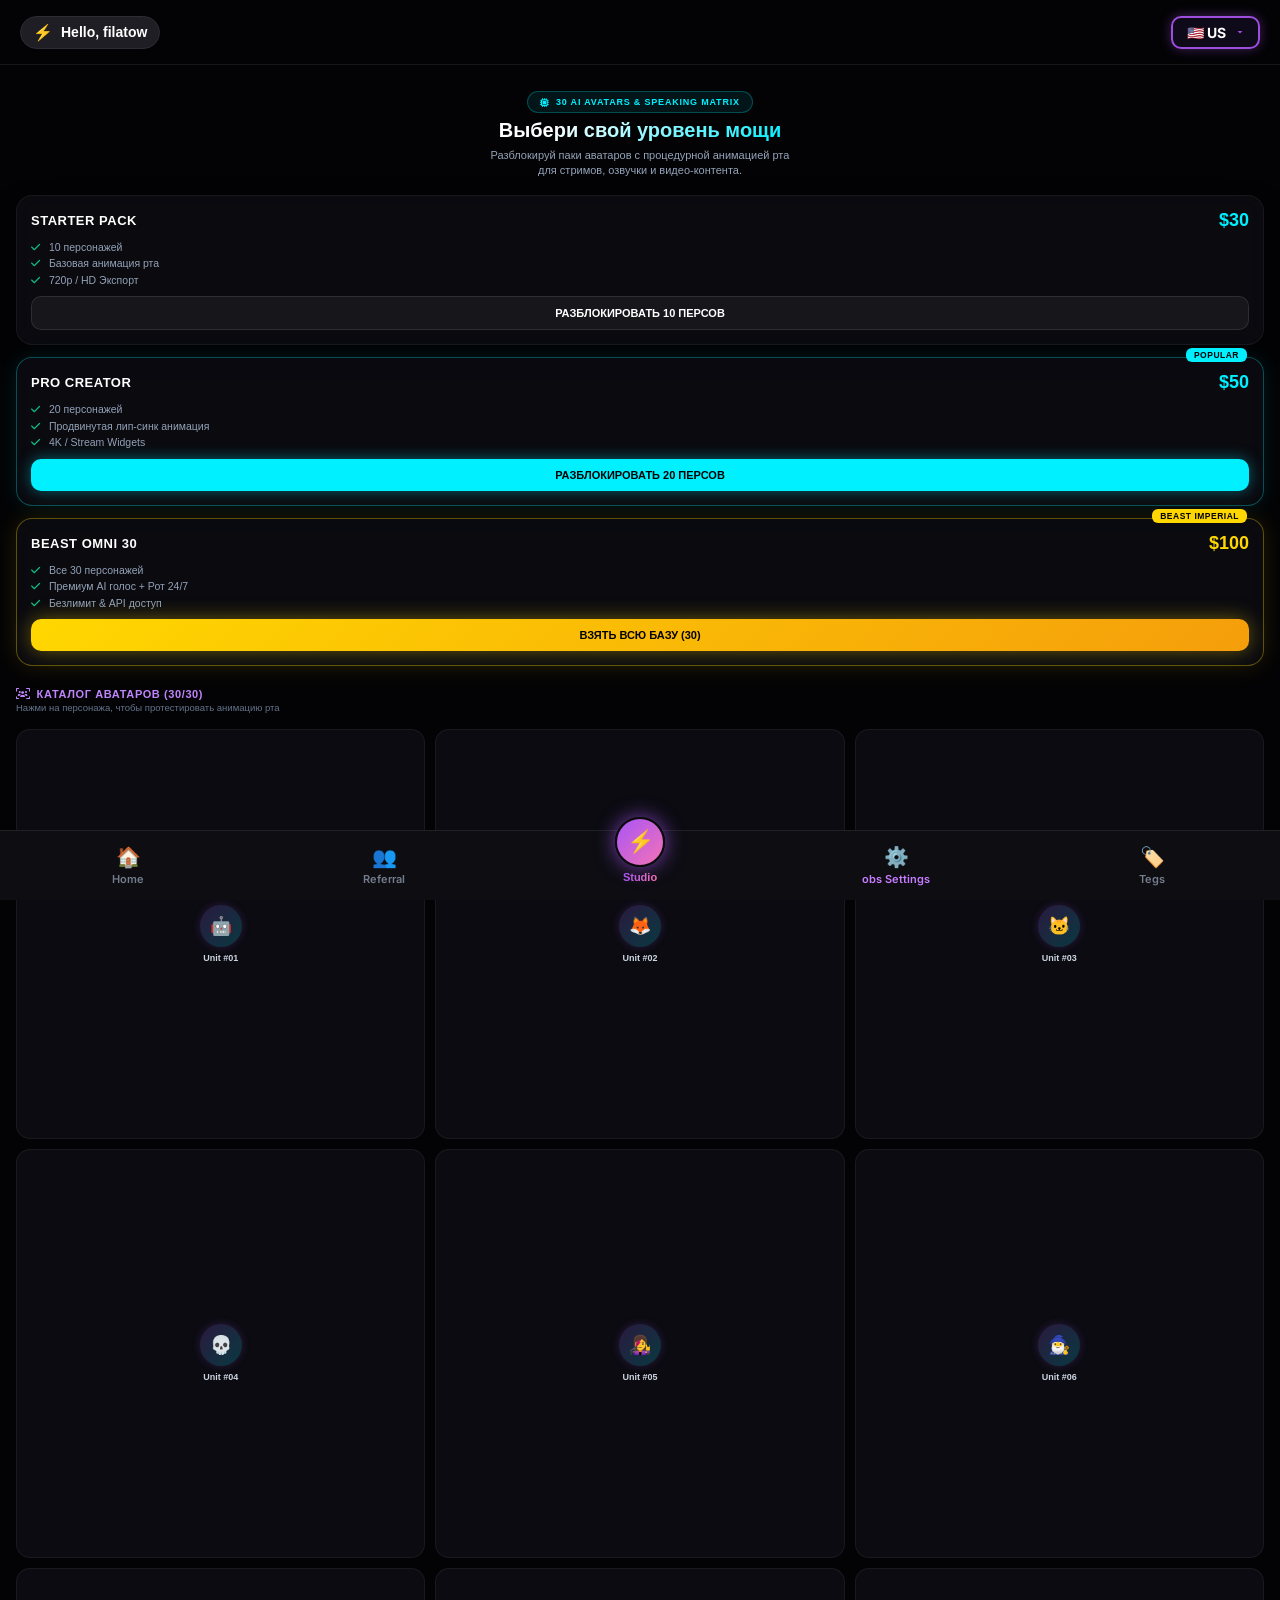
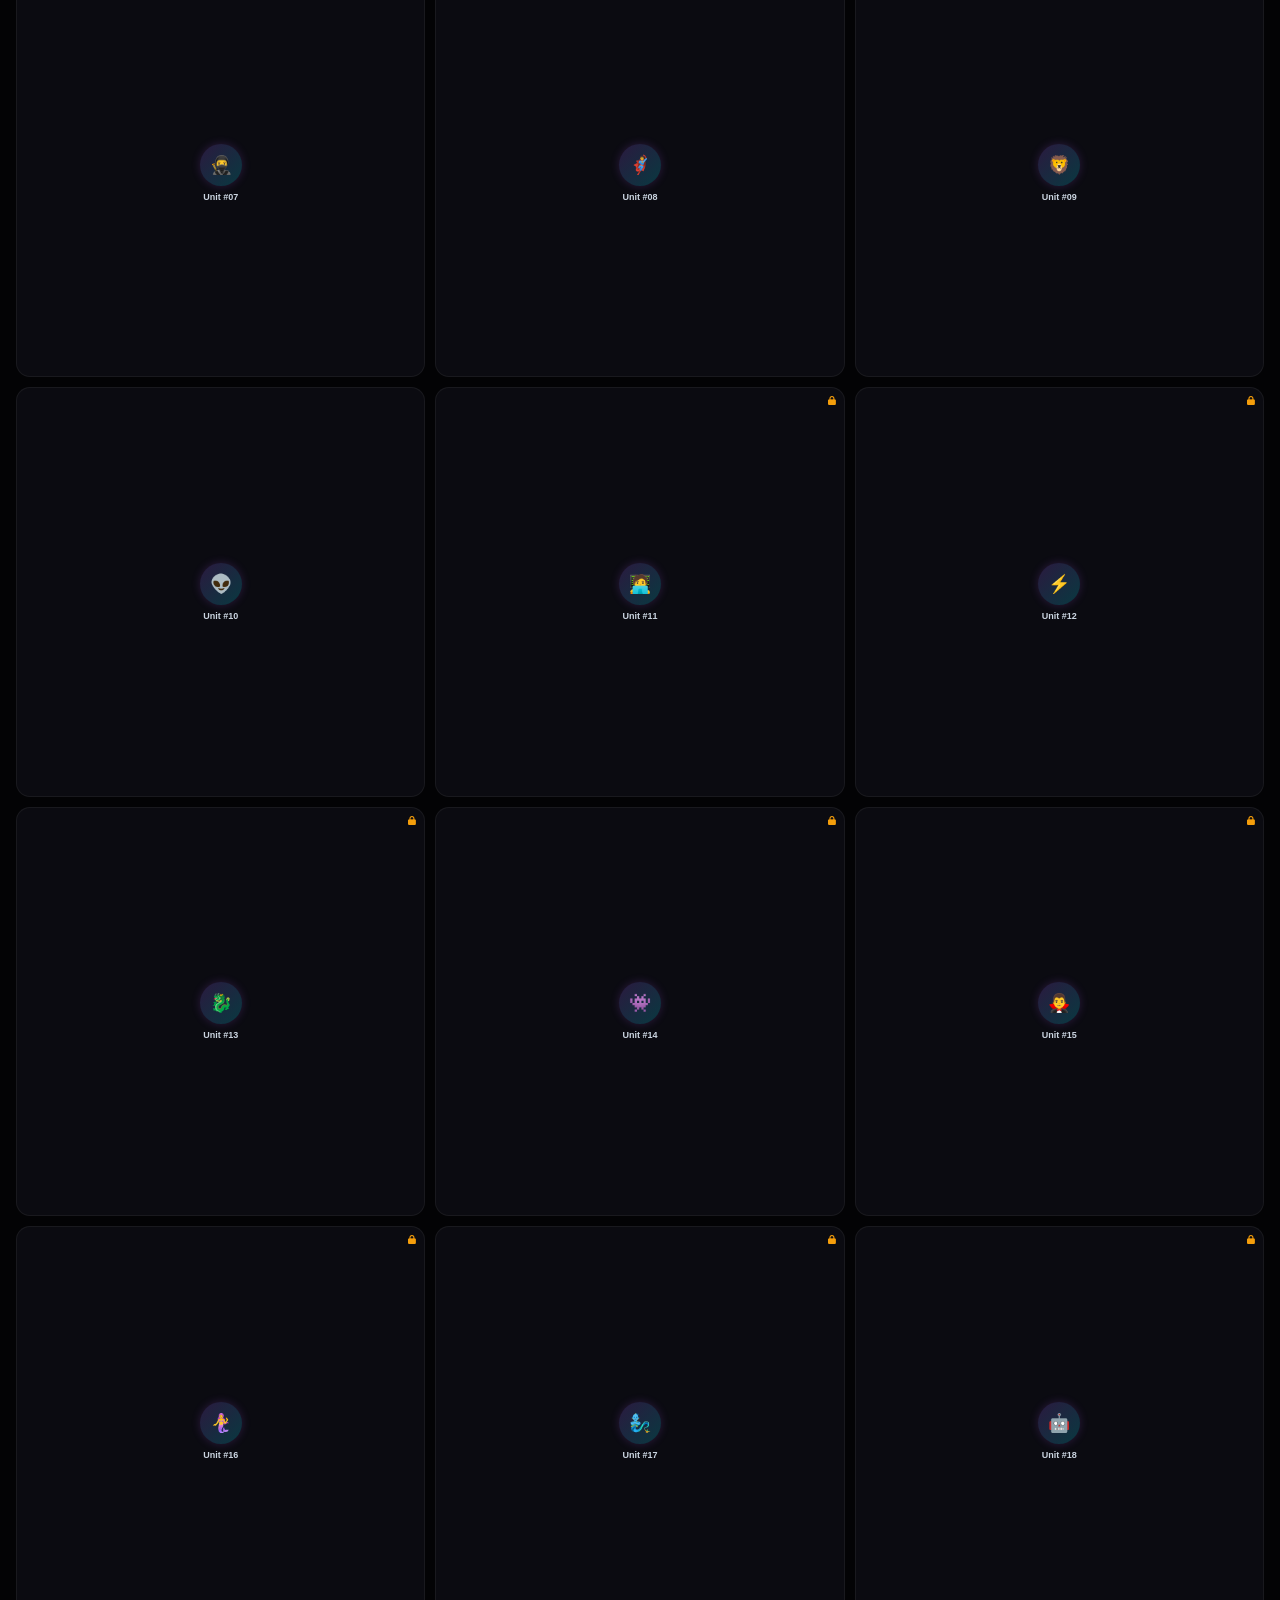
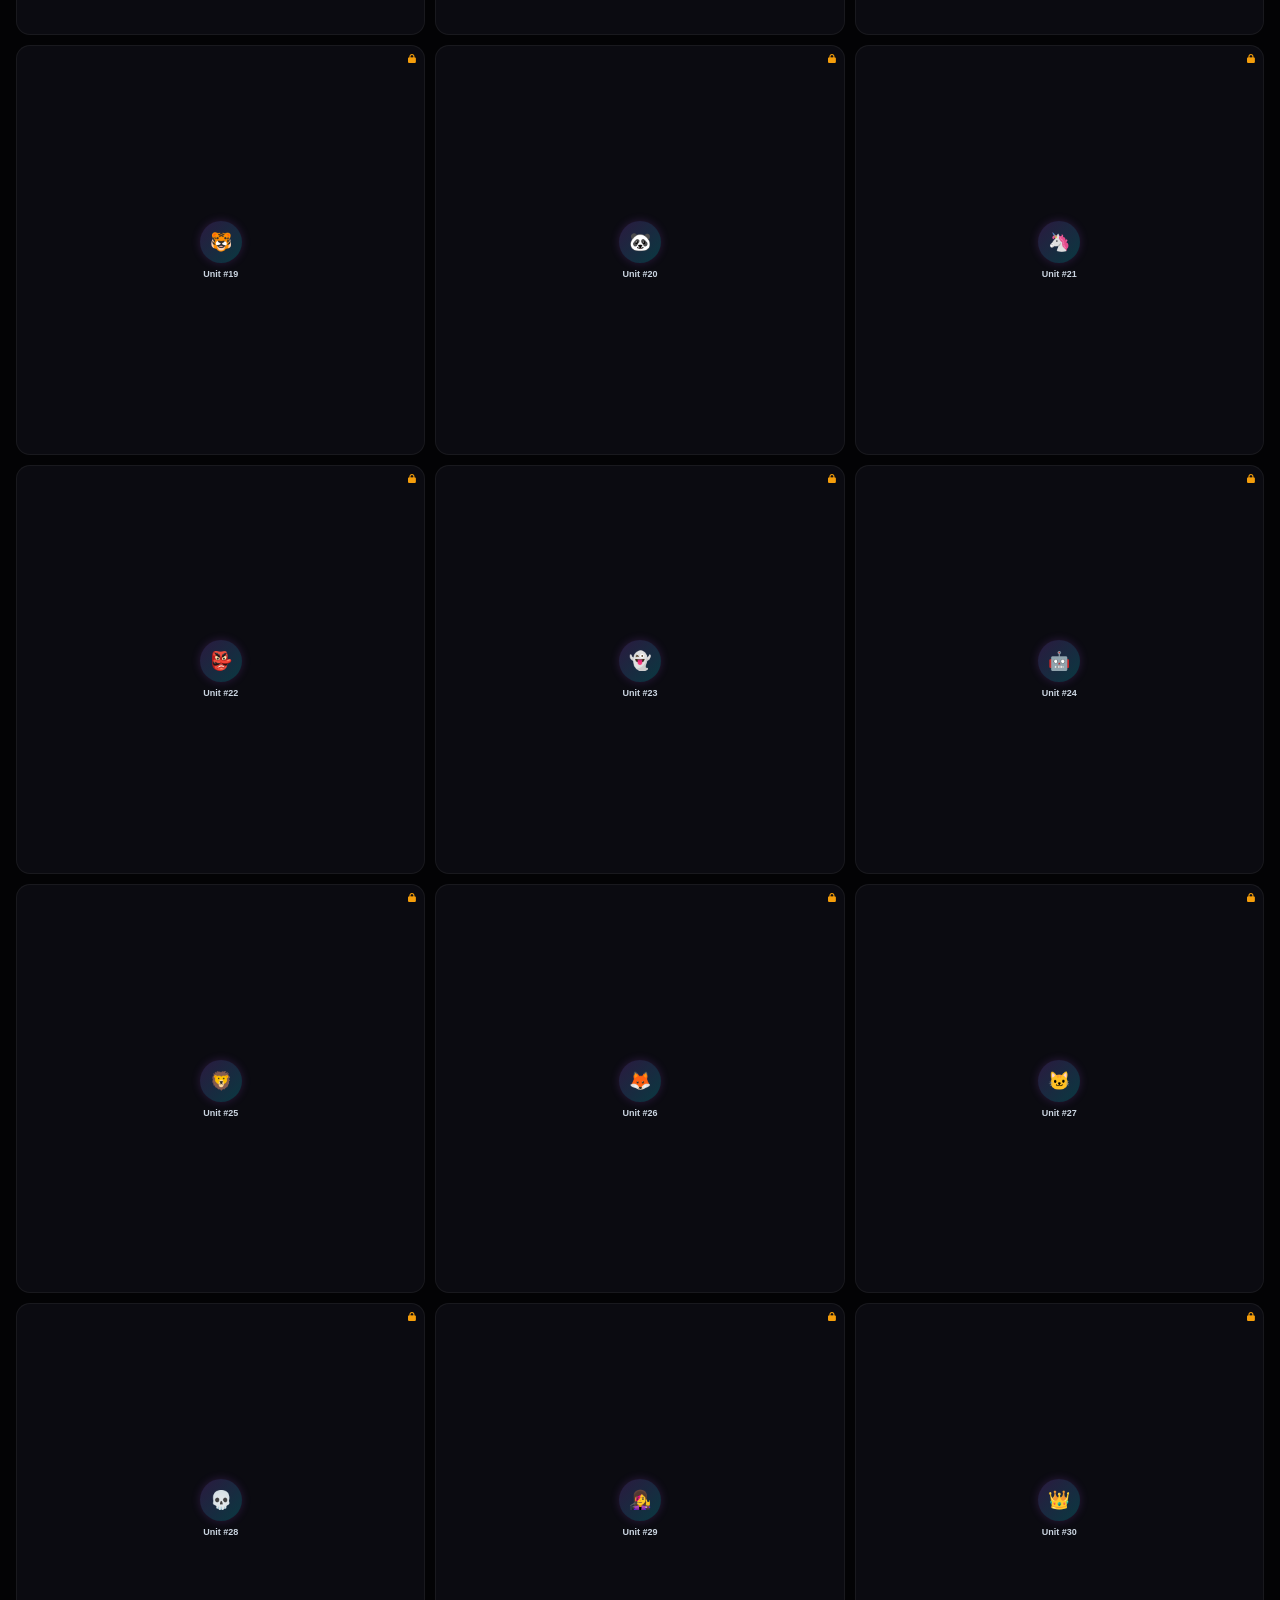
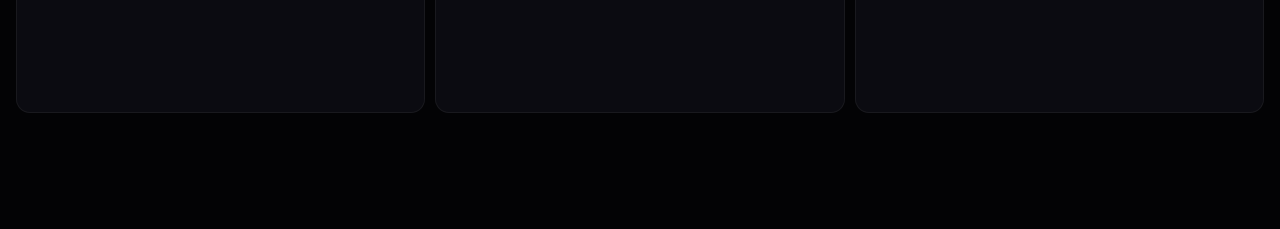
==== commit 1265f180: "Update obs.html" ====
--- a/obs.html
+++ b/obs.html
@@ -146,5 +146,6 @@
     </div>
 
     <script src="obs.js"></script>
+    <script src="translations.js"></script>
 </body>
 </html>
--- a/obs.css
+++ b/obs.css
@@ -1,6 +1,5 @@
 /* Импорт шрифтов */
 @import url('https://fonts.googleapis.com/css2?family=Inter:wght@400;500;600;700&family=Unbounded:wght@600;700;800;900&family=Press+Start+2P&family=Orbitron:wght@700&family=Rubik+Glitch&family=Cinzel:wght@700&family=Bungee+Shade&family=Monoton&family=Creepster&family=Permanent+Marker&display=swap');
-
 
 * { 
     box-sizing: border-box; 
@@ -13,26 +12,24 @@
     background-color: #030305;
     color: #F8FAFC;
     font-family: 'Plus Jakarta Sans', sans-serif;
-    height: 100vh;
+    min-height: 100vh;
     display: flex;
-    justify-content: center;
-    align-items: center;
-    overflow: hidden;
+    flex-direction: column;
     position: relative;
-}
-
-/* Общий контейнер мобильного приложения */
+    overflow-x: hidden;
+}
+
+/* Общий контейнер приложения на всю ширину */
 .app-container {
     width: 100%;
-    max-width: 480px;
-    height: 100vh;
+    min-height: 100vh;
     background-color: #030305;
     display: flex;
     flex-direction: column;
-    justify-content: space-between;
-    box-shadow: 0 0 40px rgba(0, 0, 0, 0.9);
+    justify-content: flex-start;
     position: relative;
-    overflow: hidden;
+    padding-top: 75px; /* Отступ под фиксированный хедер */
+    padding-bottom: 90px; /* Отступ под нижний навбар */
 }
 
 /* Неоновые споты */
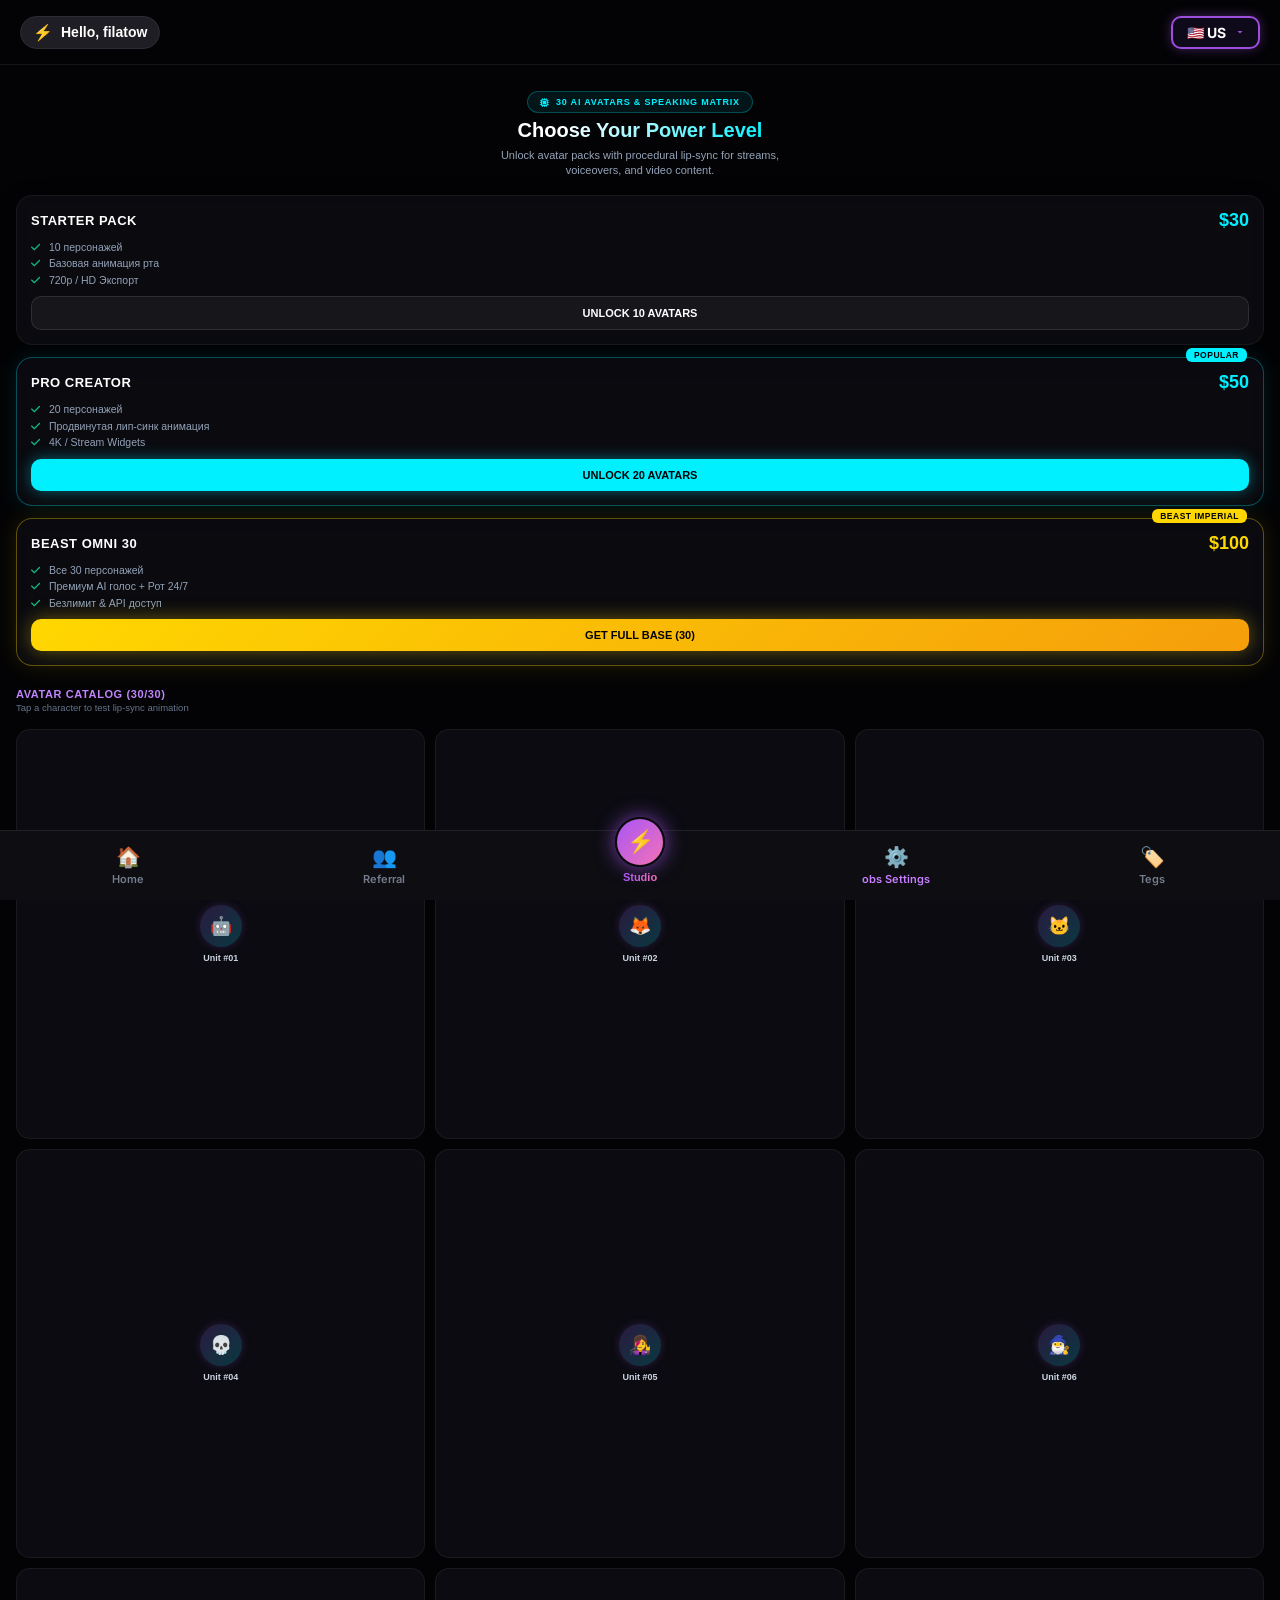
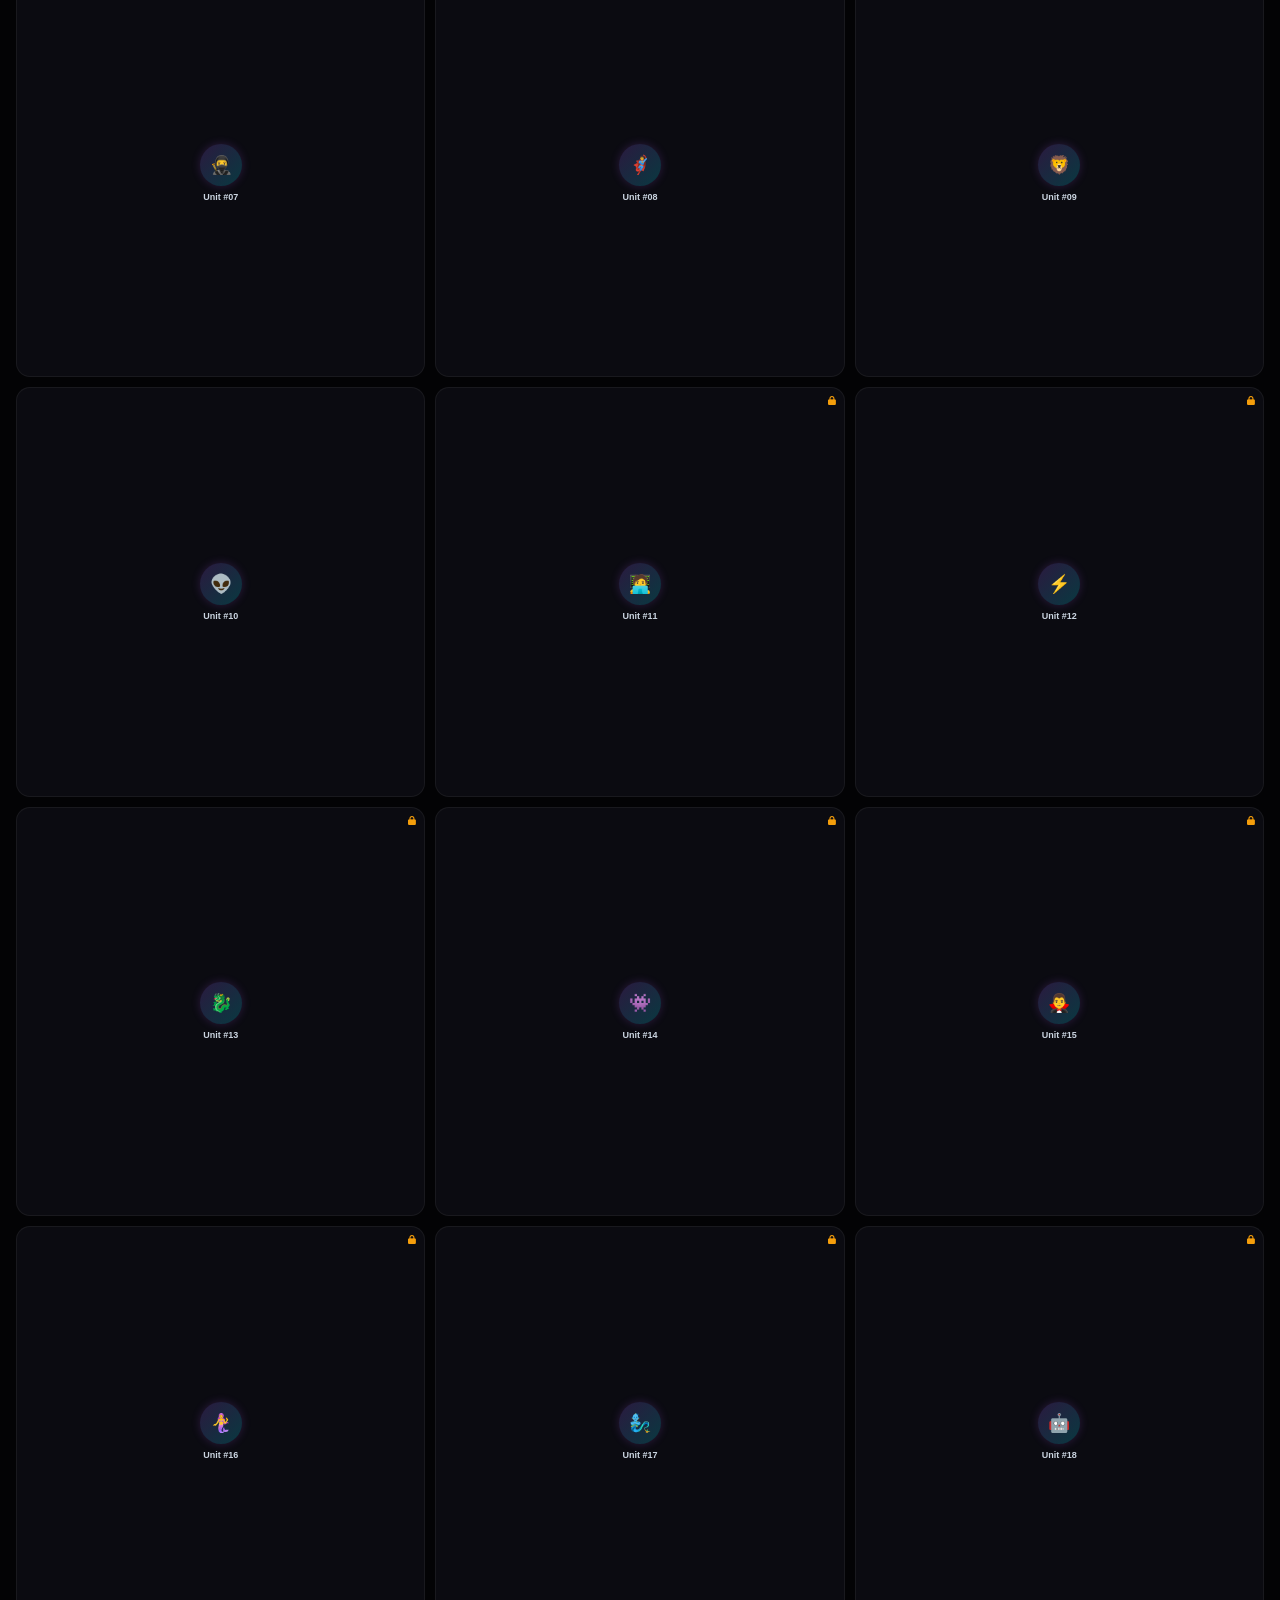
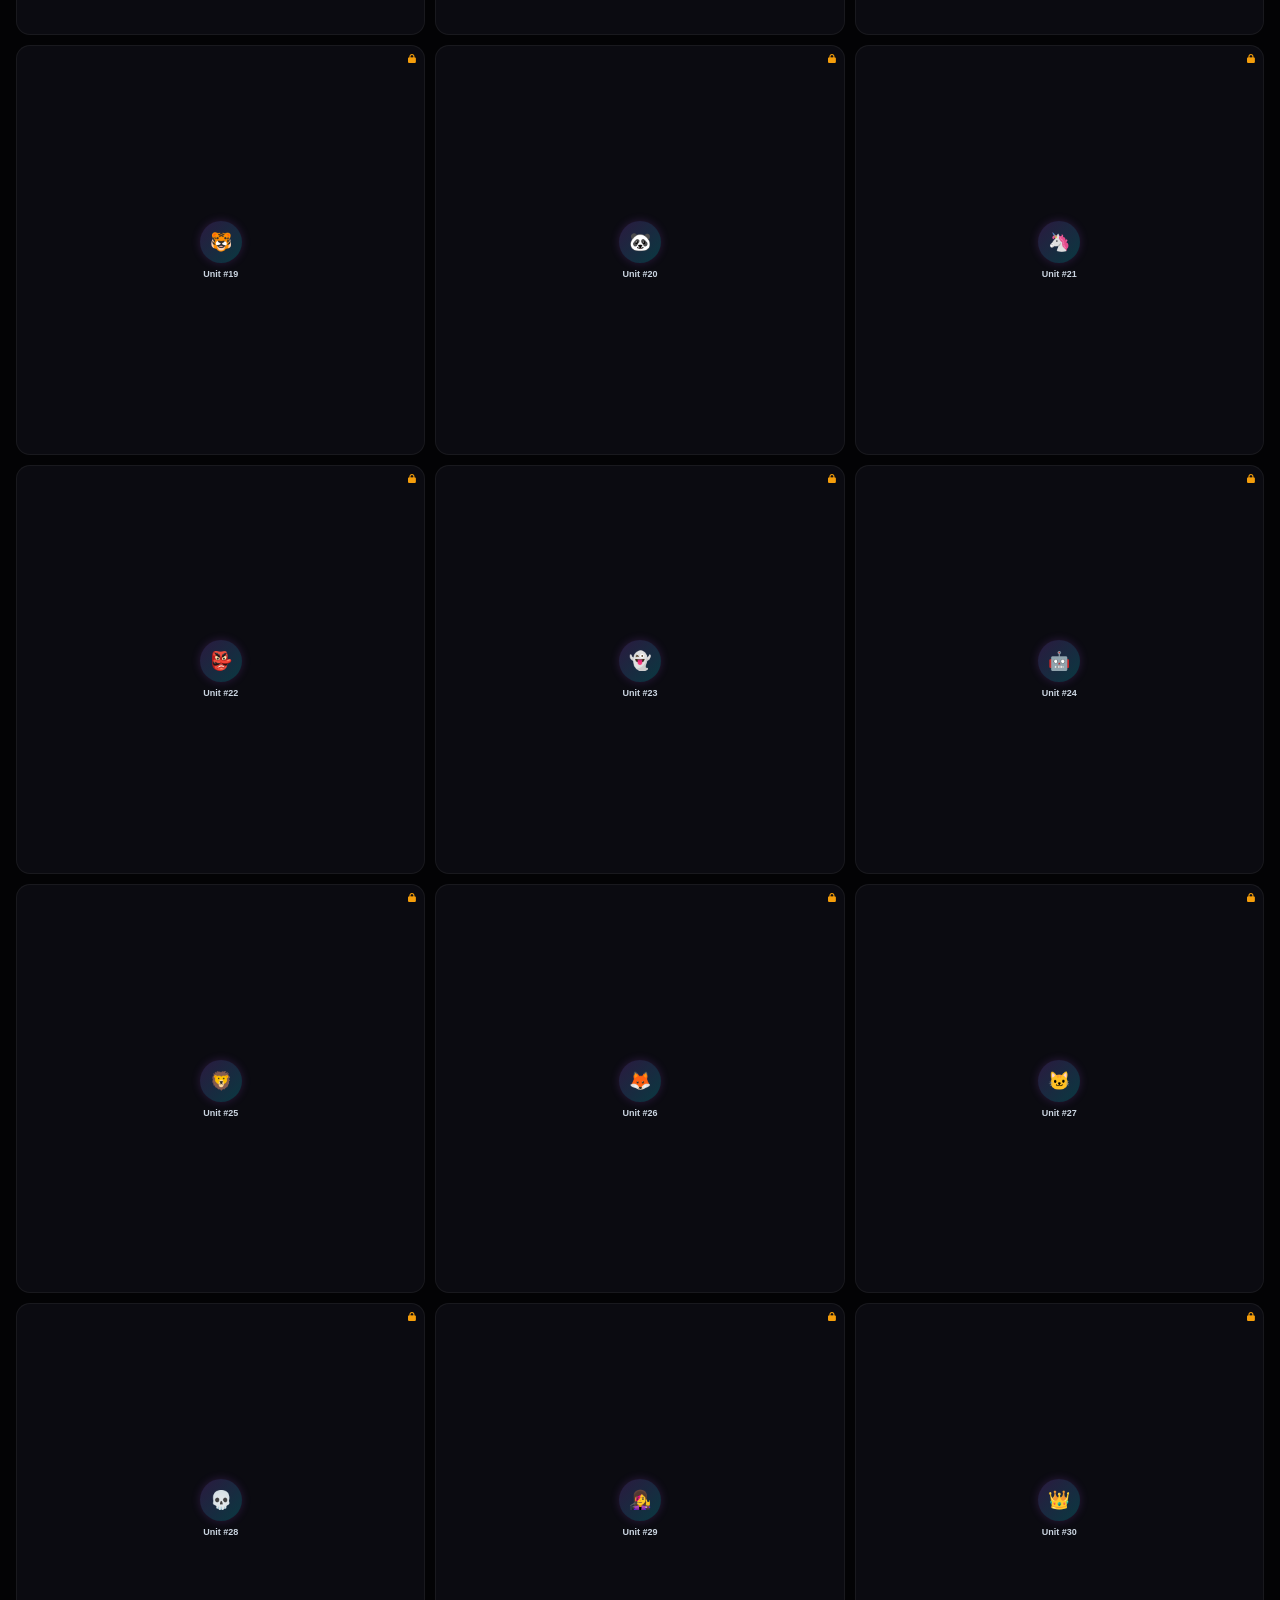
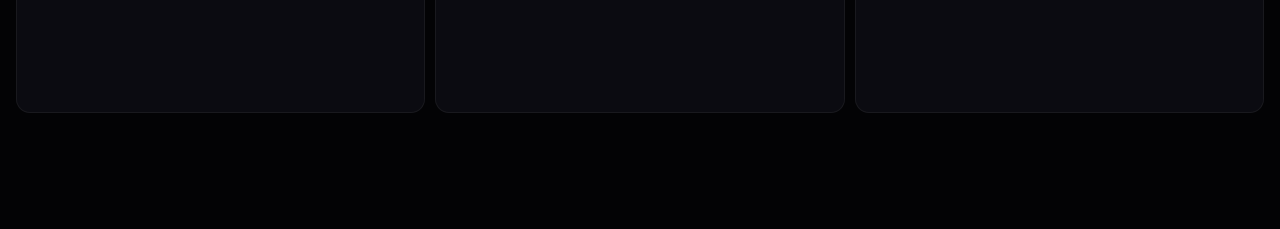
==== commit 3b343f75: "Update obs.html" ====
--- a/obs.html
+++ b/obs.html
@@ -22,7 +22,7 @@
         <header class="global-header">
             <div class="user-box">
                 <span class="user-icon">⚡</span>
-                <span class="username" id="user-greeting">Hello, filatow</span>
+                <span class="username" id="user-greeting" data-i18n="greeting">Hello, filatow</span>
             </div>
             <select id="lang-dropdown">
                 <option value="en" selected>🇺🇸 US</option>
@@ -36,13 +36,13 @@
             <!-- Баннер -->
             <div class="hero-banner">
                 <div class="badge-pill">
-                    <i class="fa-solid fa-microchip"></i> <span data-lang="studio_badge">30 AI AVATARS & SPEAKING MATRIX</span>
+                    <i class="fa-solid fa-microchip"></i> <span data-i18n="studio_badge">30 AI AVATARS & SPEAKING MATRIX</span>
                 </div>
-                <h1 class="page-title" data-lang="studio_title">Выбери свой уровень мощи</h1>
-                <p class="page-subtitle" data-lang="studio_desc">Разблокируй паки аватаров с процедурной анимацией рта для стримов, озвучки и видео-контента.</p>
+                <h1 class="page-title" data-i18n="studio_title">Выбери свой уровень мощи</h1>
+                <p class="page-subtitle" data-i18n="studio_desc">Разблокируй паки аватаров с процедурной анимацией рта для стримов, озвучки и видео-контента.</p>
             </div>
 
-            <!-- Выбор пакетов (Таргеты $30, $50, $100) -->
+            <!-- Выбор пакетов -->
             <div class="pricing-tiers-grid">
                 
                 <!-- Пак 1: $30 -->
@@ -56,7 +56,7 @@
                         <span><i class="fa-solid fa-check"></i> Базовая анимация рта</span>
                         <span><i class="fa-solid fa-check"></i> 720p / HD Экспорт</span>
                     </div>
-                    <button class="tier-btn" onclick="unlockTier(30, 1)">РАЗБЛОКИРОВАТЬ 10 ПЕРСОВ</button>
+                    <button class="tier-btn" onclick="unlockTier(30, 1)" data-i18n="btn_unlock_10">РАЗБЛОКИРОВАТЬ 10 ПЕРСОВ</button>
                 </div>
 
                 <!-- Пак 2: $50 (Хит) -->
@@ -71,7 +71,7 @@
                         <span><i class="fa-solid fa-check"></i> Продвинутая лип-синк анимация</span>
                         <span><i class="fa-solid fa-check"></i> 4K / Stream Widgets</span>
                     </div>
-                    <button class="tier-btn active-btn" onclick="unlockTier(50, 2)">РАЗБЛОКИРОВАТЬ 20 ПЕРСОВ</button>
+                    <button class="tier-btn active-btn" onclick="unlockTier(50, 2)" data-i18n="btn_unlock_20">РАЗБЛОКИРОВАТЬ 20 ПЕРСОВ</button>
                 </div>
 
                 <!-- Пак 3: $100 (Империя) -->
@@ -86,15 +86,15 @@
                         <span><i class="fa-solid fa-check"></i> Премиум AI голос + Рот 24/7</span>
                         <span><i class="fa-solid fa-check"></i> Безлимит & API доступ</span>
                     </div>
-                    <button class="tier-btn beast-action" onclick="unlockTier(100, 3)">ВЗЯТЬ ВСЮ БАЗУ (30)</button>
+                    <button class="tier-btn beast-action" onclick="unlockTier(100, 3)" data-i18n="btn_unlock_30">ВЗЯТЬ ВСЮ БАЗУ (30)</button>
                 </div>
 
             </div>
 
-            <!-- Секция предпросмотра персонажей (Матрица 30 слотов) -->
+            <!-- Секция предпросмотра персонажей -->
             <div class="characters-section-title">
-                <h3 data-lang="matrix_title"><i class="fa-solid fa-users-viewfinder"></i> КАТАЛОГ АВАТАРОВ (30/30)</h3>
-                <span class="matrix-subtitle" data-lang="matrix_sub">Нажми на персонажа, чтобы протестировать анимацию рта</span>
+                <h3 data-i18n="matrix_title"><i class="fa-solid fa-users-viewfinder"></i> КАТАЛОГ АВАТАРОВ (30/30)</h3>
+                <span class="matrix-subtitle" data-i18n="matrix_sub">Нажми на персонажа, чтобы протестировать анимацию рта</span>
             </div>
 
             <div class="characters-matrix" id="characters-container">
@@ -108,44 +108,44 @@
             <a href="index.html" style="text-decoration: none; display: block; flex: 1;">
                 <div class="nav-item">
                     <span class="nav-icon">🏠</span>
-                    <span class="nav-text">Home</span>
+                    <span class="nav-text" data-i18n="navHome">Home</span>
                 </div>
             </a>
             
-            <a href="referals.html" style="text-decoration: none; display: block; flex: 1;">
+            <a href="referal.html" style="text-decoration: none; display: block; flex: 1;">
                 <div class="nav-item">
                     <span class="nav-icon">👥</span>
-                    <span class="nav-text">Referral</span>
+                    <span class="nav-text" data-i18n="navReferral">Referral</span>
                 </div>
             </a>
             
             <a href="studio.html" class="nav-center-item-link" style="text-decoration: none; display: block; flex: 1;">
                 <div class="nav-center-item">
-                    <div class="nav-center-btn">
+                    <span class="nav-center-btn">
                         <span class="center-icon">⚡</span>
-                    </div>
-                    <span class="nav-text center-text">Studio</span>
+                    </span>
+                    <span class="nav-text center-text" data-i18n="navStudio">Studio</span>
                 </div>
             </a>
             
             <a href="obs.html" style="text-decoration: none; display: block; flex: 1;">
                 <div class="nav-item active">
                     <span class="nav-icon">⚙️</span>
-                    <span class="nav-text">obs Settings</span>
+                    <span class="nav-text" data-i18n="navObs">obs Settings</span>
                 </div>
             </a>
             
             <a href="shop.html" style="text-decoration: none; display: block; flex: 1;">
                 <div class="nav-item">
                     <span class="nav-icon">🏷️</span>
-                    <span class="nav-text">Tegs</span>
+                    <span class="nav-text" data-i18n="navShop">Tegs</span>
                 </div>
             </a>
         </nav>
 
     </div>
 
+    <script src="translations.js"></script>
     <script src="obs.js"></script>
-    <script src="translations.js"></script>
 </body>
 </html>
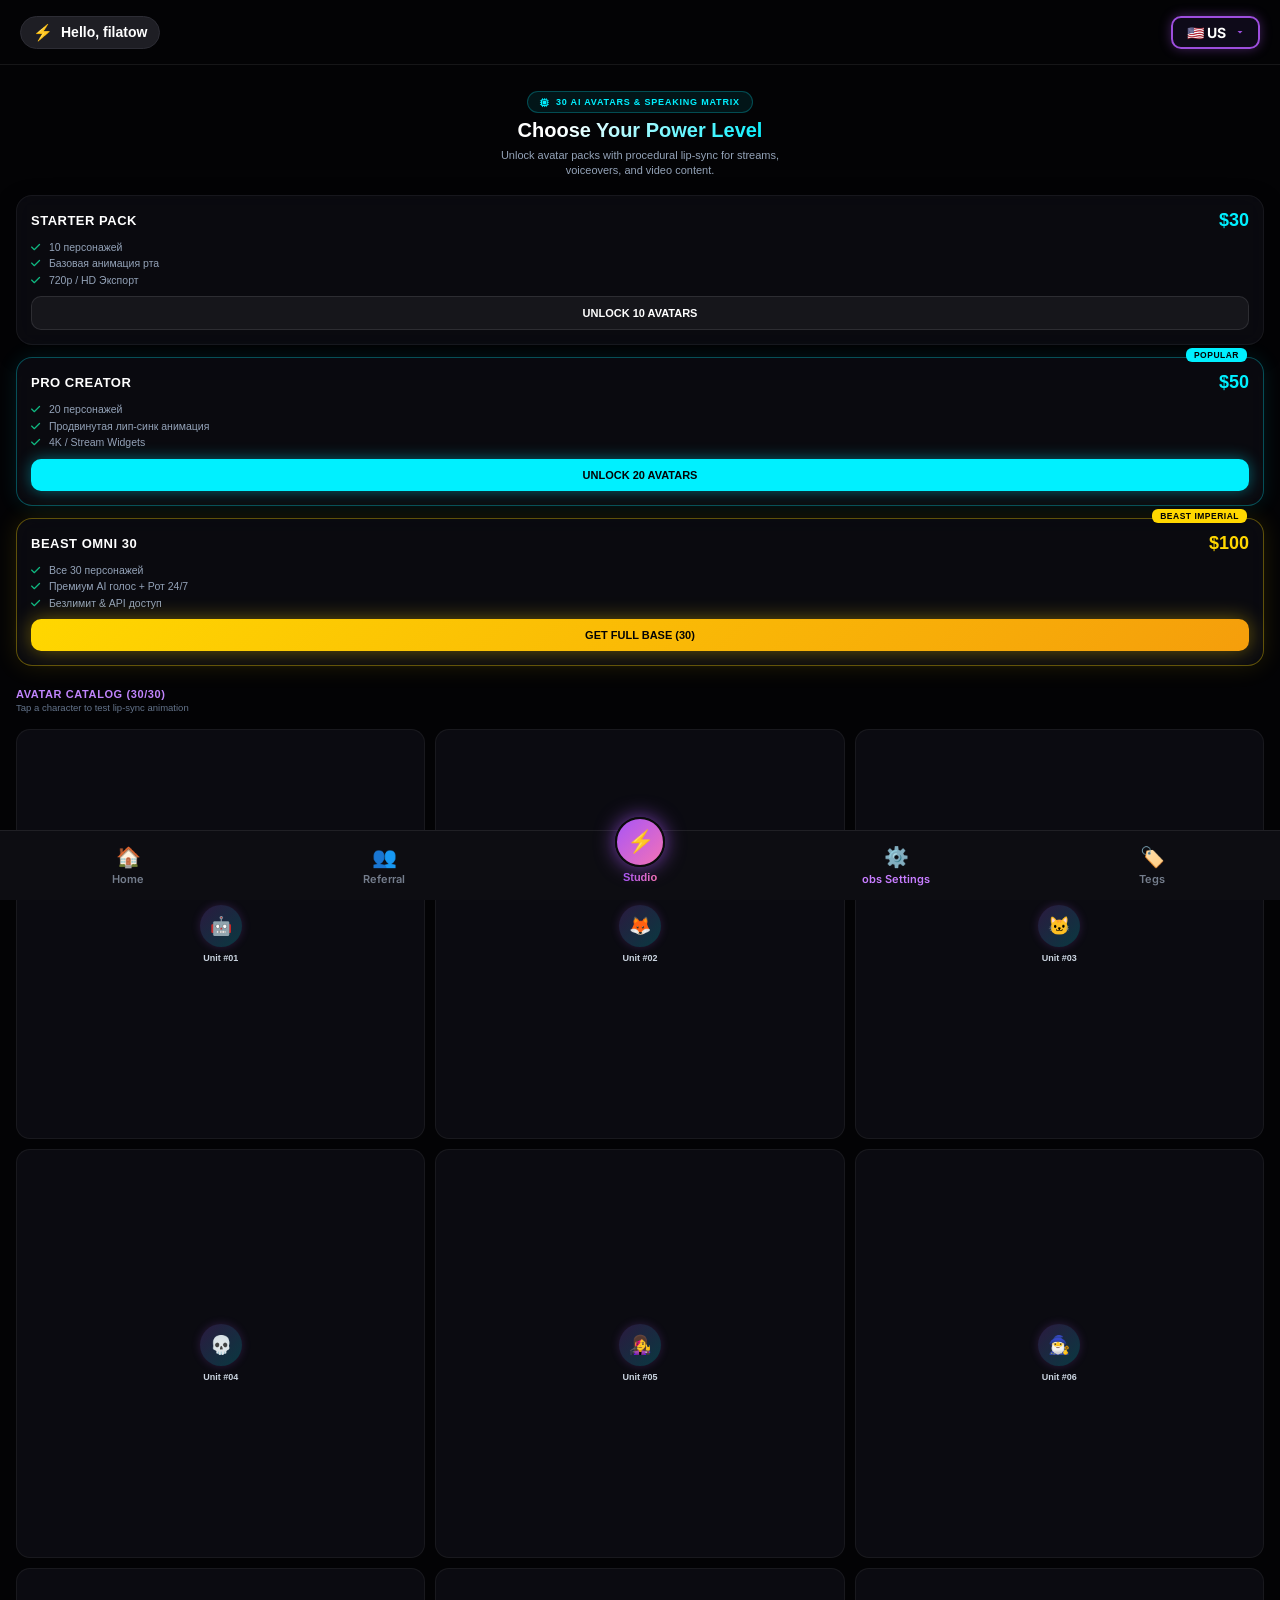
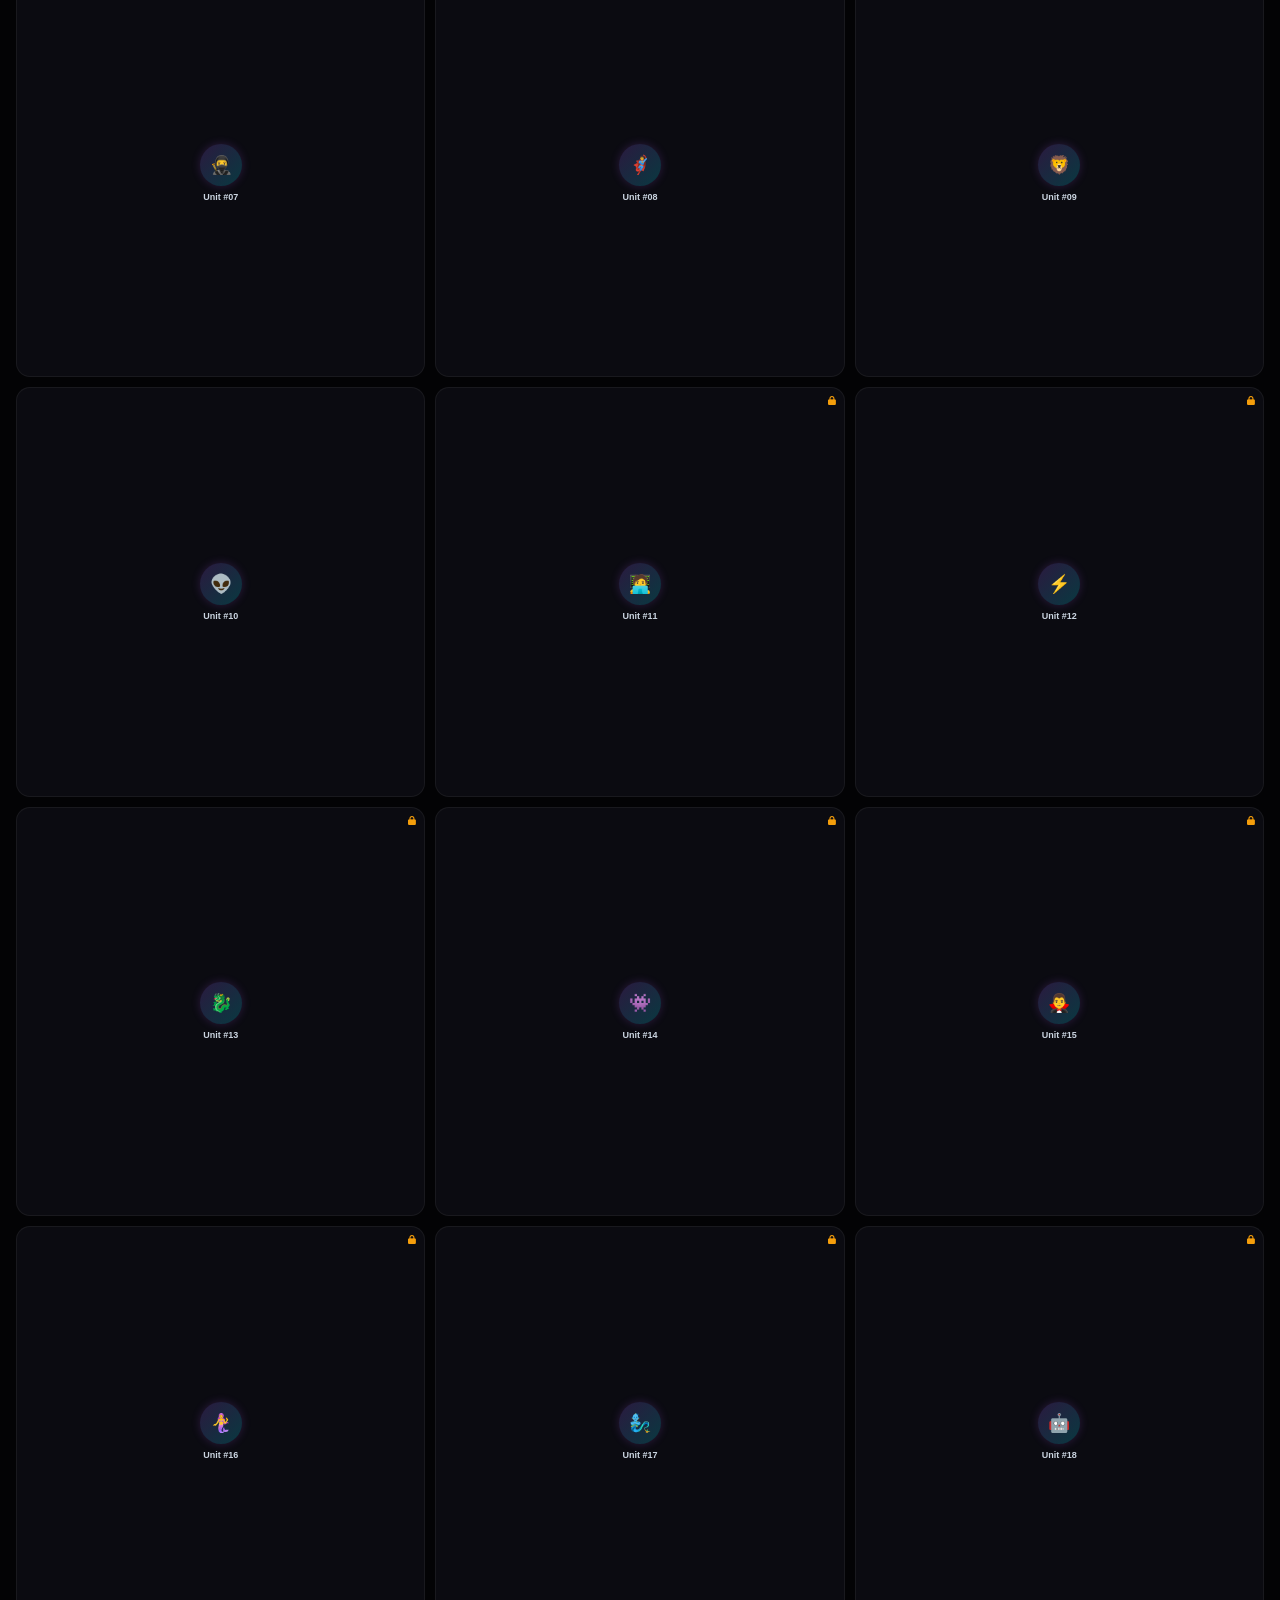
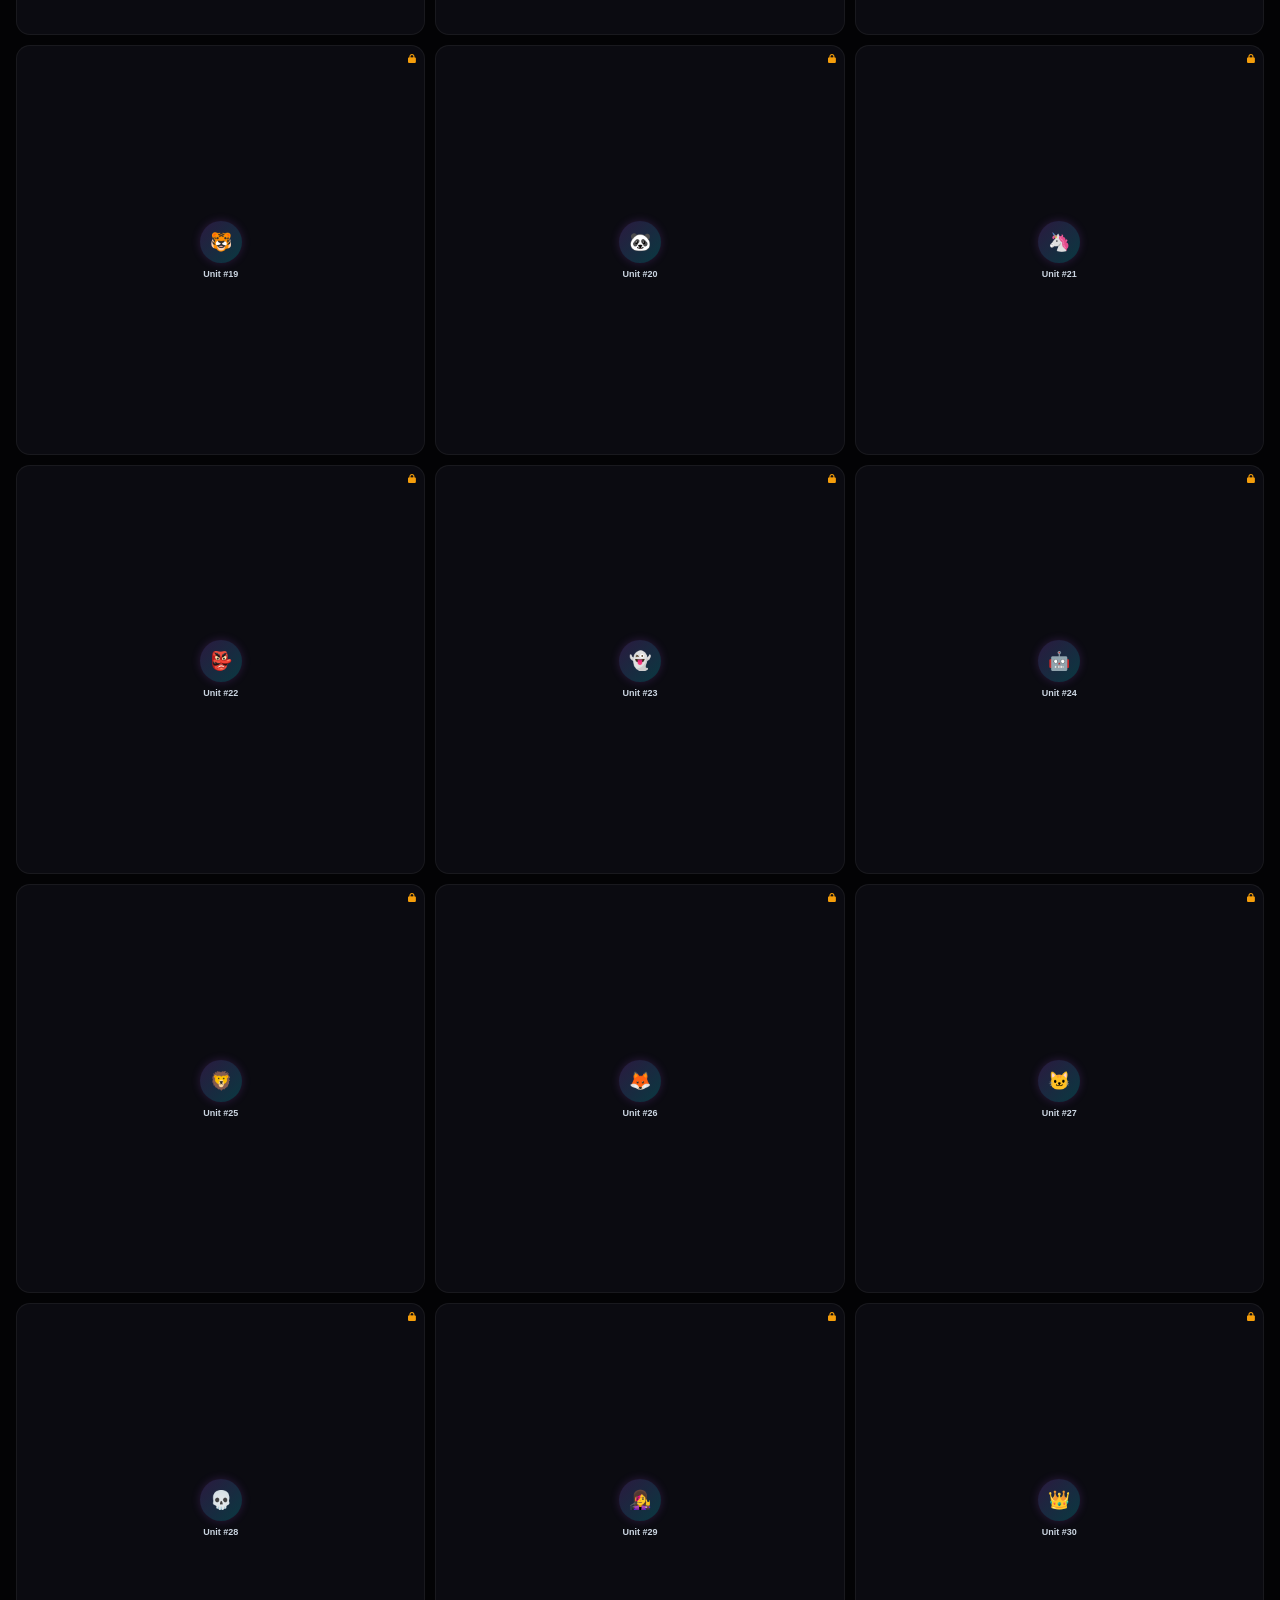
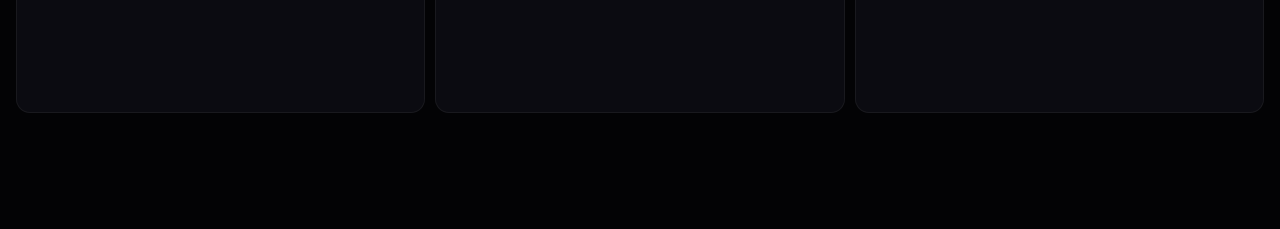
==== commit 3478fd9c: "Update obs.html" ====
--- a/obs.html
+++ b/obs.html
@@ -52,9 +52,9 @@
                         <span class="t-price">$30</span>
                     </div>
                     <div class="tier-features">
-                        <span><i class="fa-solid fa-check"></i> 10 персонажей</span>
-                        <span><i class="fa-solid fa-check"></i> Базовая анимация рта</span>
-                        <span><i class="fa-solid fa-check"></i> 720p / HD Экспорт</span>
+                        <span><i class="fa-solid fa-check"></i> <span data-i18n="tier1_f1">10 персонажей</span></span>
+                        <span><i class="fa-solid fa-check"></i> <span data-i18n="tier1_f2">Базовая анимация рта</span></span>
+                        <span><i class="fa-solid fa-check"></i> <span data-i18n="tier1_f3">720p / HD Экспорт</span></span>
                     </div>
                     <button class="tier-btn" onclick="unlockTier(30, 1)" data-i18n="btn_unlock_10">РАЗБЛОКИРОВАТЬ 10 ПЕРСОВ</button>
                 </div>
@@ -67,9 +67,9 @@
                         <span class="t-price">$50</span>
                     </div>
                     <div class="tier-features">
-                        <span><i class="fa-solid fa-check"></i> 20 персонажей</span>
-                        <span><i class="fa-solid fa-check"></i> Продвинутая лип-синк анимация</span>
-                        <span><i class="fa-solid fa-check"></i> 4K / Stream Widgets</span>
+                        <span><i class="fa-solid fa-check"></i> <span data-i18n="tier2_f1">20 персонажей</span></span>
+                        <span><i class="fa-solid fa-check"></i> <span data-i18n="tier2_f2">Продвинутая лип-синк анимация</span></span>
+                        <span><i class="fa-solid fa-check"></i> <span data-i18n="tier2_f3">4K / Stream Widgets</span></span>
                     </div>
                     <button class="tier-btn active-btn" onclick="unlockTier(50, 2)" data-i18n="btn_unlock_20">РАЗБЛОКИРОВАТЬ 20 ПЕРСОВ</button>
                 </div>
@@ -82,9 +82,9 @@
                         <span class="t-price">$100</span>
                     </div>
                     <div class="tier-features">
-                        <span><i class="fa-solid fa-check"></i> Все 30 персонажей</span>
-                        <span><i class="fa-solid fa-check"></i> Премиум AI голос + Рот 24/7</span>
-                        <span><i class="fa-solid fa-check"></i> Безлимит & API доступ</span>
+                        <span><i class="fa-solid fa-check"></i> <span data-i18n="tier3_f1">Все 30 персонажей</span></span>
+                        <span><i class="fa-solid fa-check"></i> <span data-i18n="tier3_f2">Премиум AI голос + Рот 24/7</span></span>
+                        <span><i class="fa-solid fa-check"></i> <span data-i18n="tier3_f3">Безлимит & API доступ</span></span>
                     </div>
                     <button class="tier-btn beast-action" onclick="unlockTier(100, 3)" data-i18n="btn_unlock_30">ВЗЯТЬ ВСЮ БАЗУ (30)</button>
                 </div>
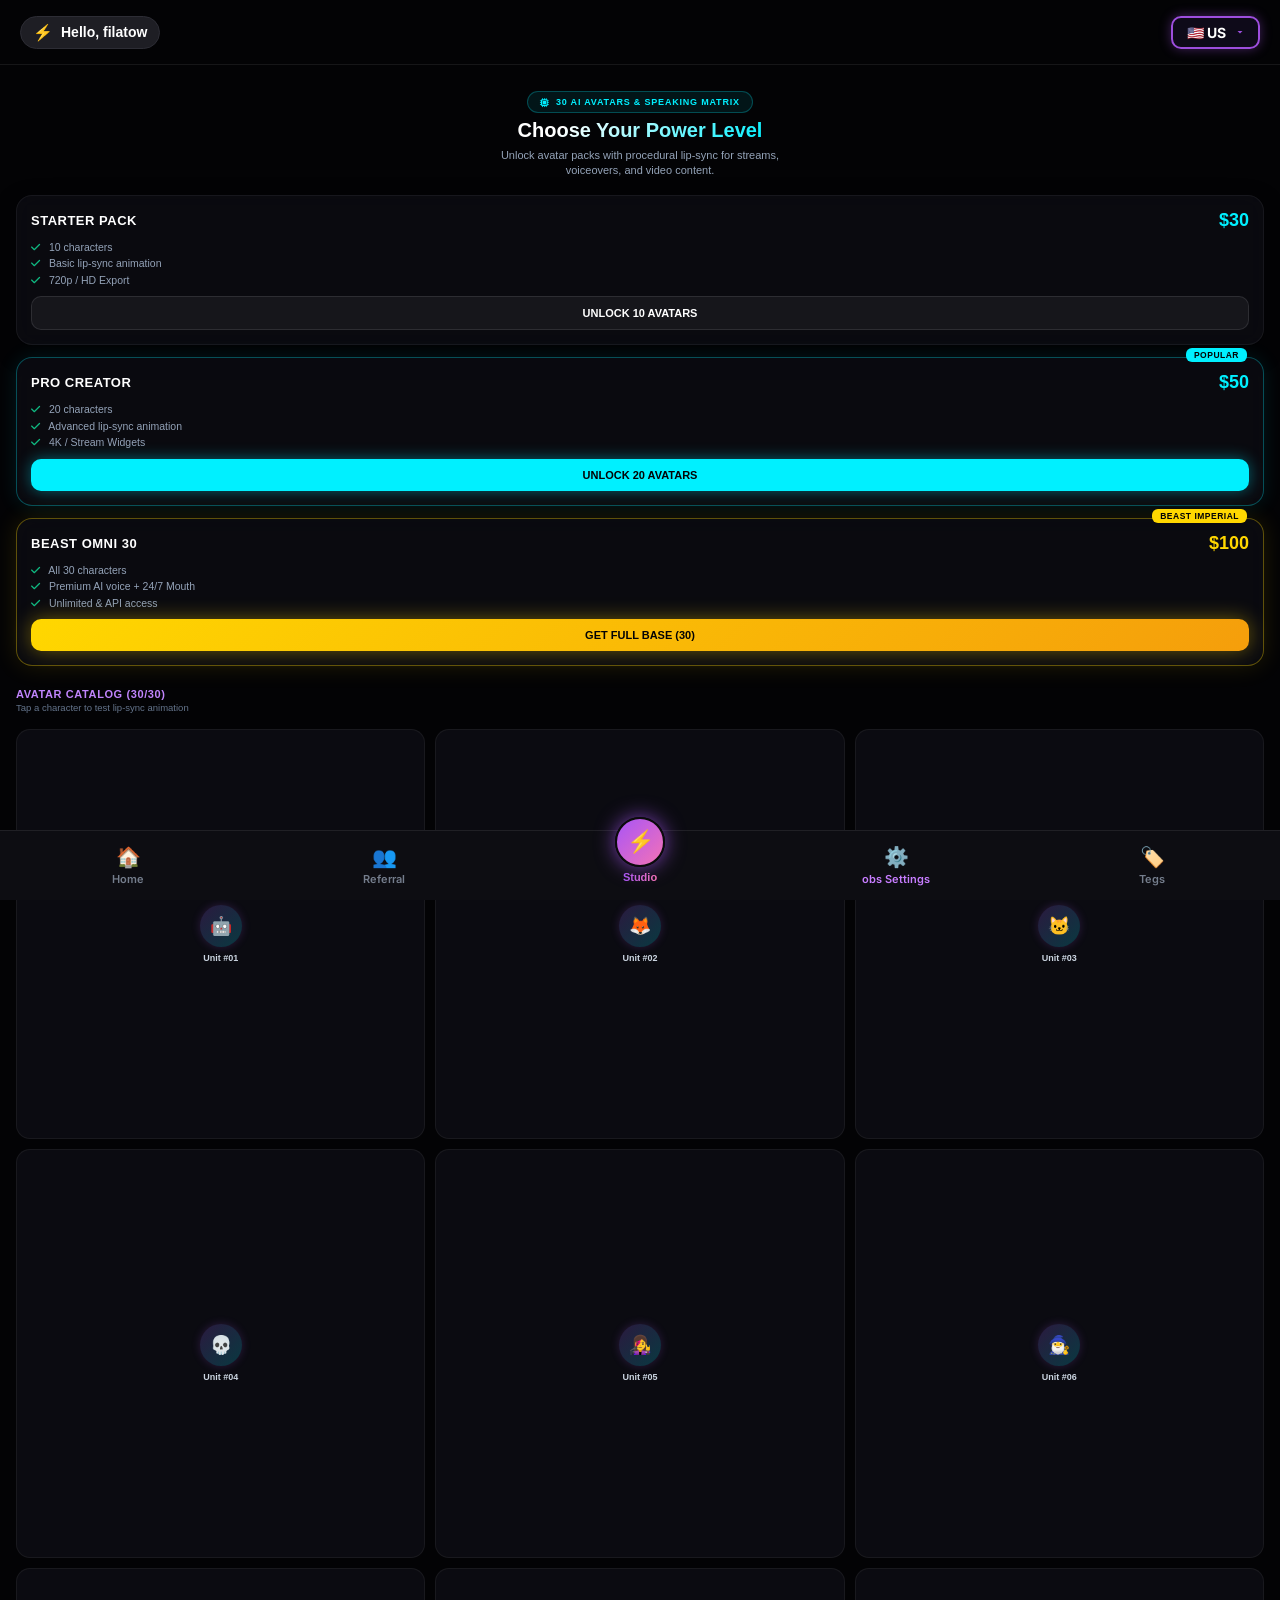
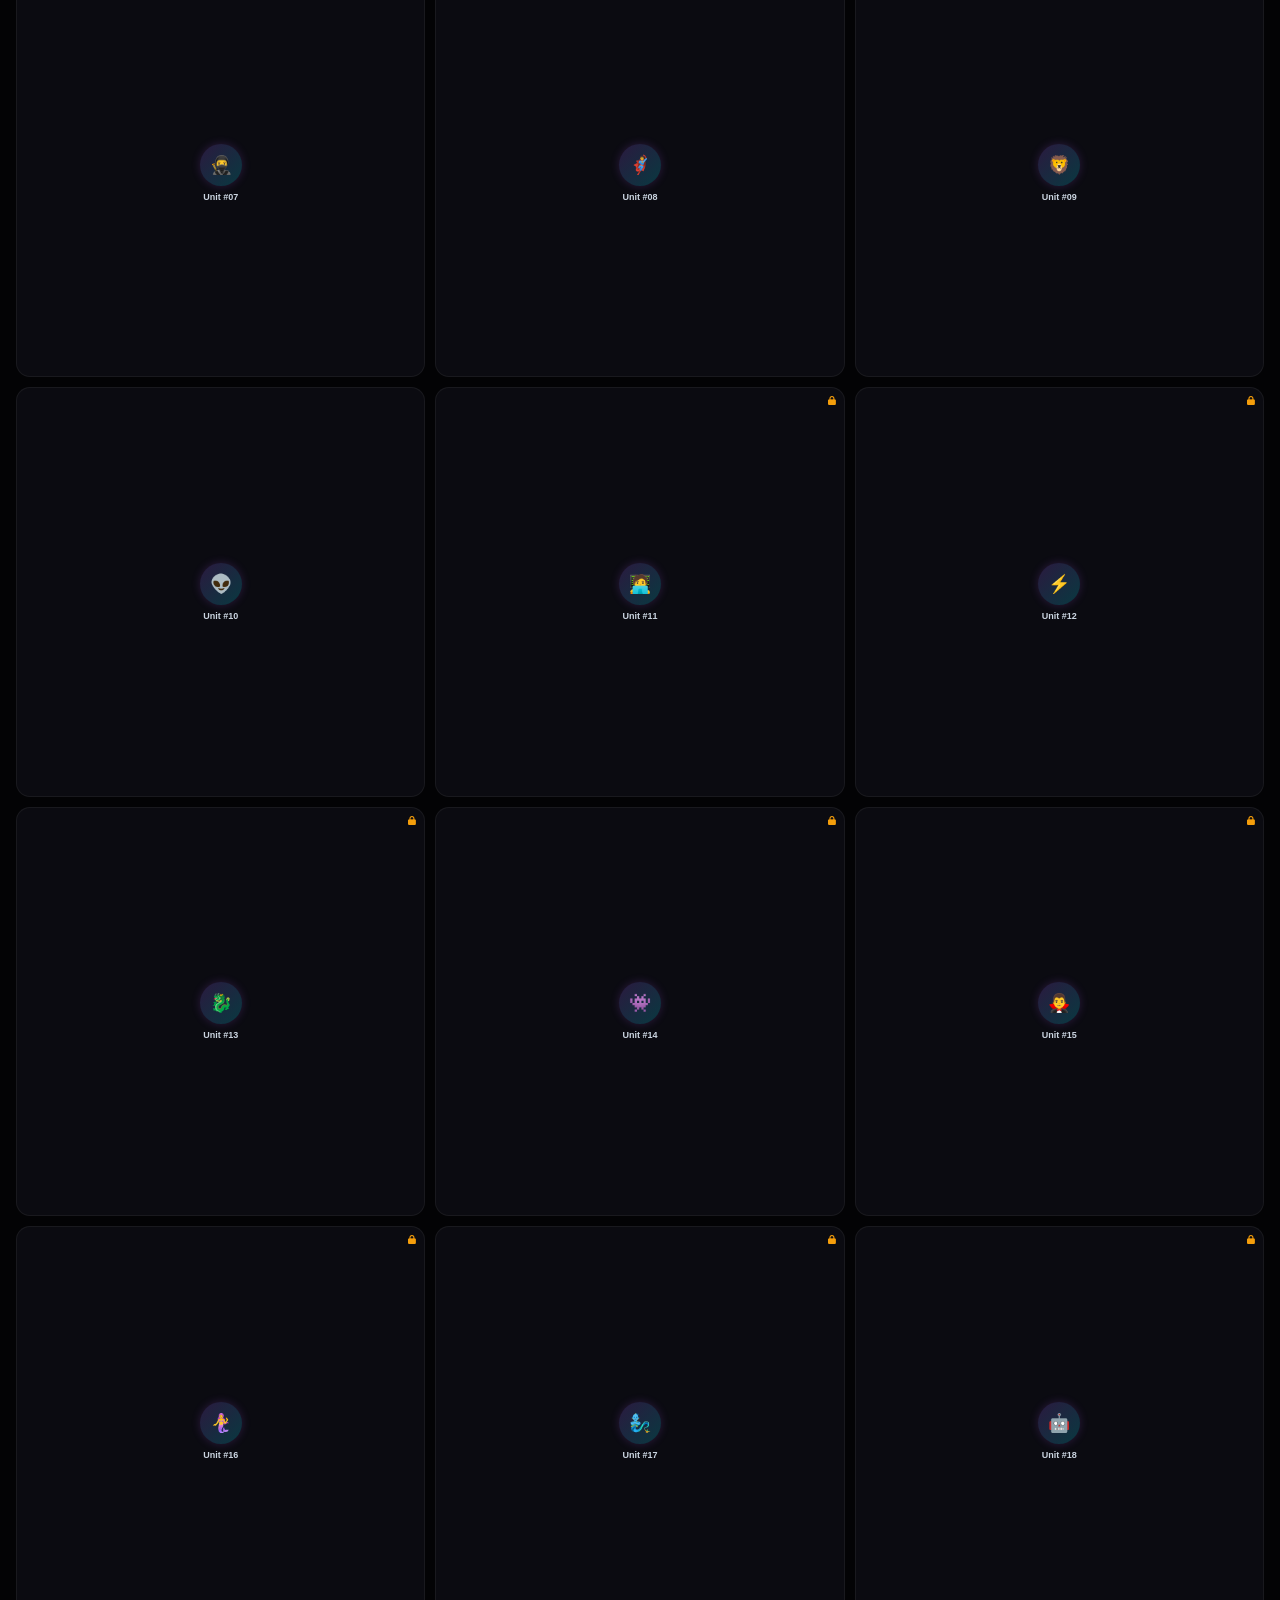
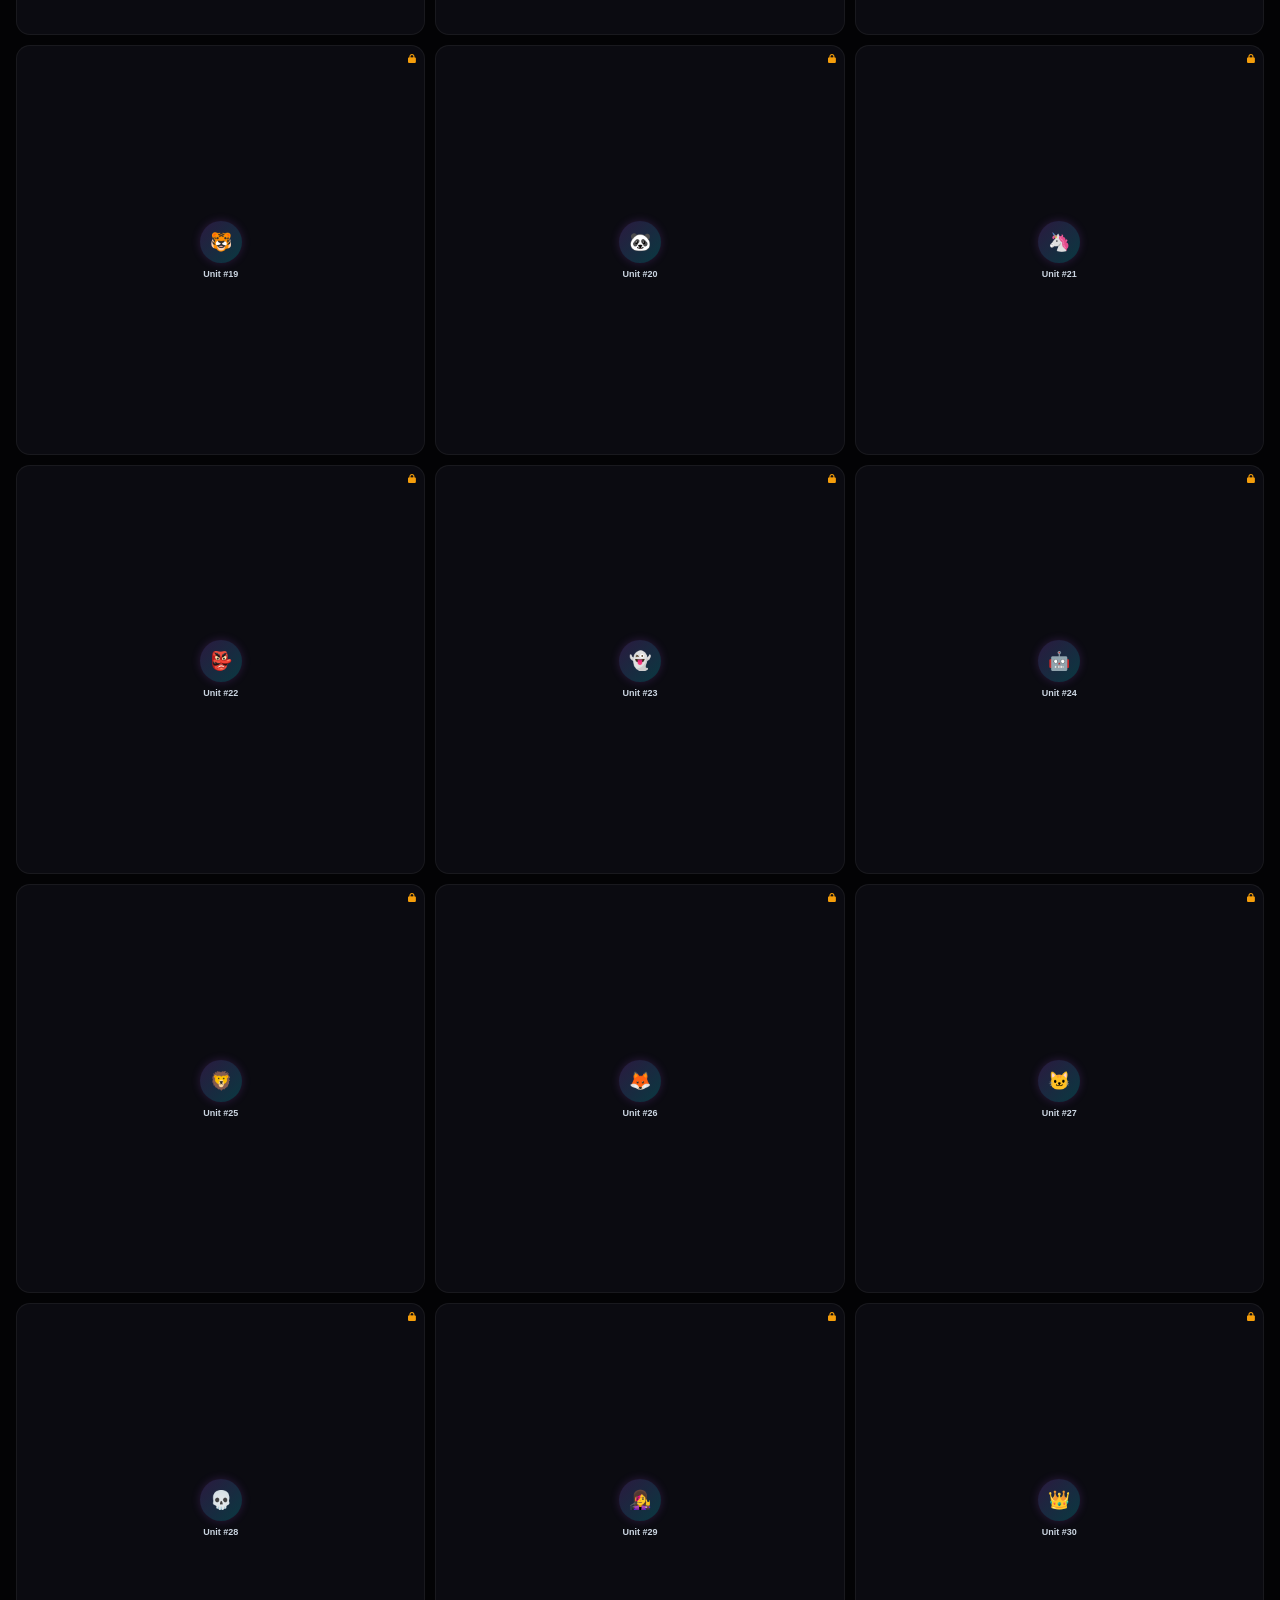
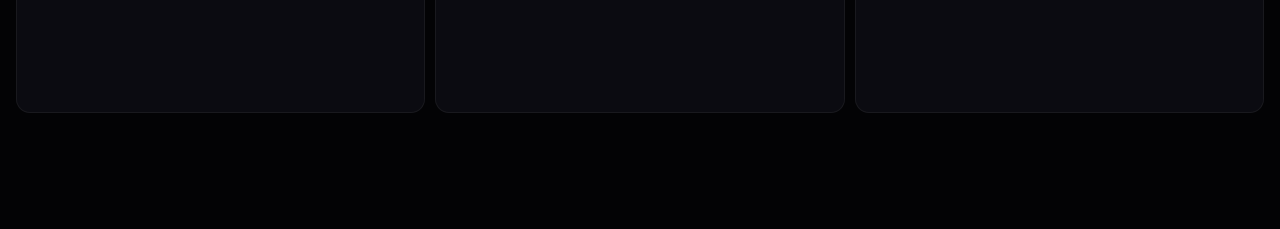
==== commit 2a7ee265: "Update obs.html" ====
--- a/obs.html
+++ b/obs.html
@@ -112,12 +112,12 @@
                 </div>
             </a>
             
-            <a href="referal.html" style="text-decoration: none; display: block; flex: 1;">
-                <div class="nav-item">
-                    <span class="nav-icon">👥</span>
-                    <span class="nav-text" data-i18n="navReferral">Referral</span>
-                </div>
-            </a>
+           <a href="referals.html" style="text-decoration: none; display: block; flex: 1;">
+            <div class="nav-item">
+                <span class="nav-icon">👥</span>
+                <span class="nav-text" data-i18n="navReferral">Referral</span>
+            </div>
+        </a>
             
             <a href="studio.html" class="nav-center-item-link" style="text-decoration: none; display: block; flex: 1;">
                 <div class="nav-center-item">
